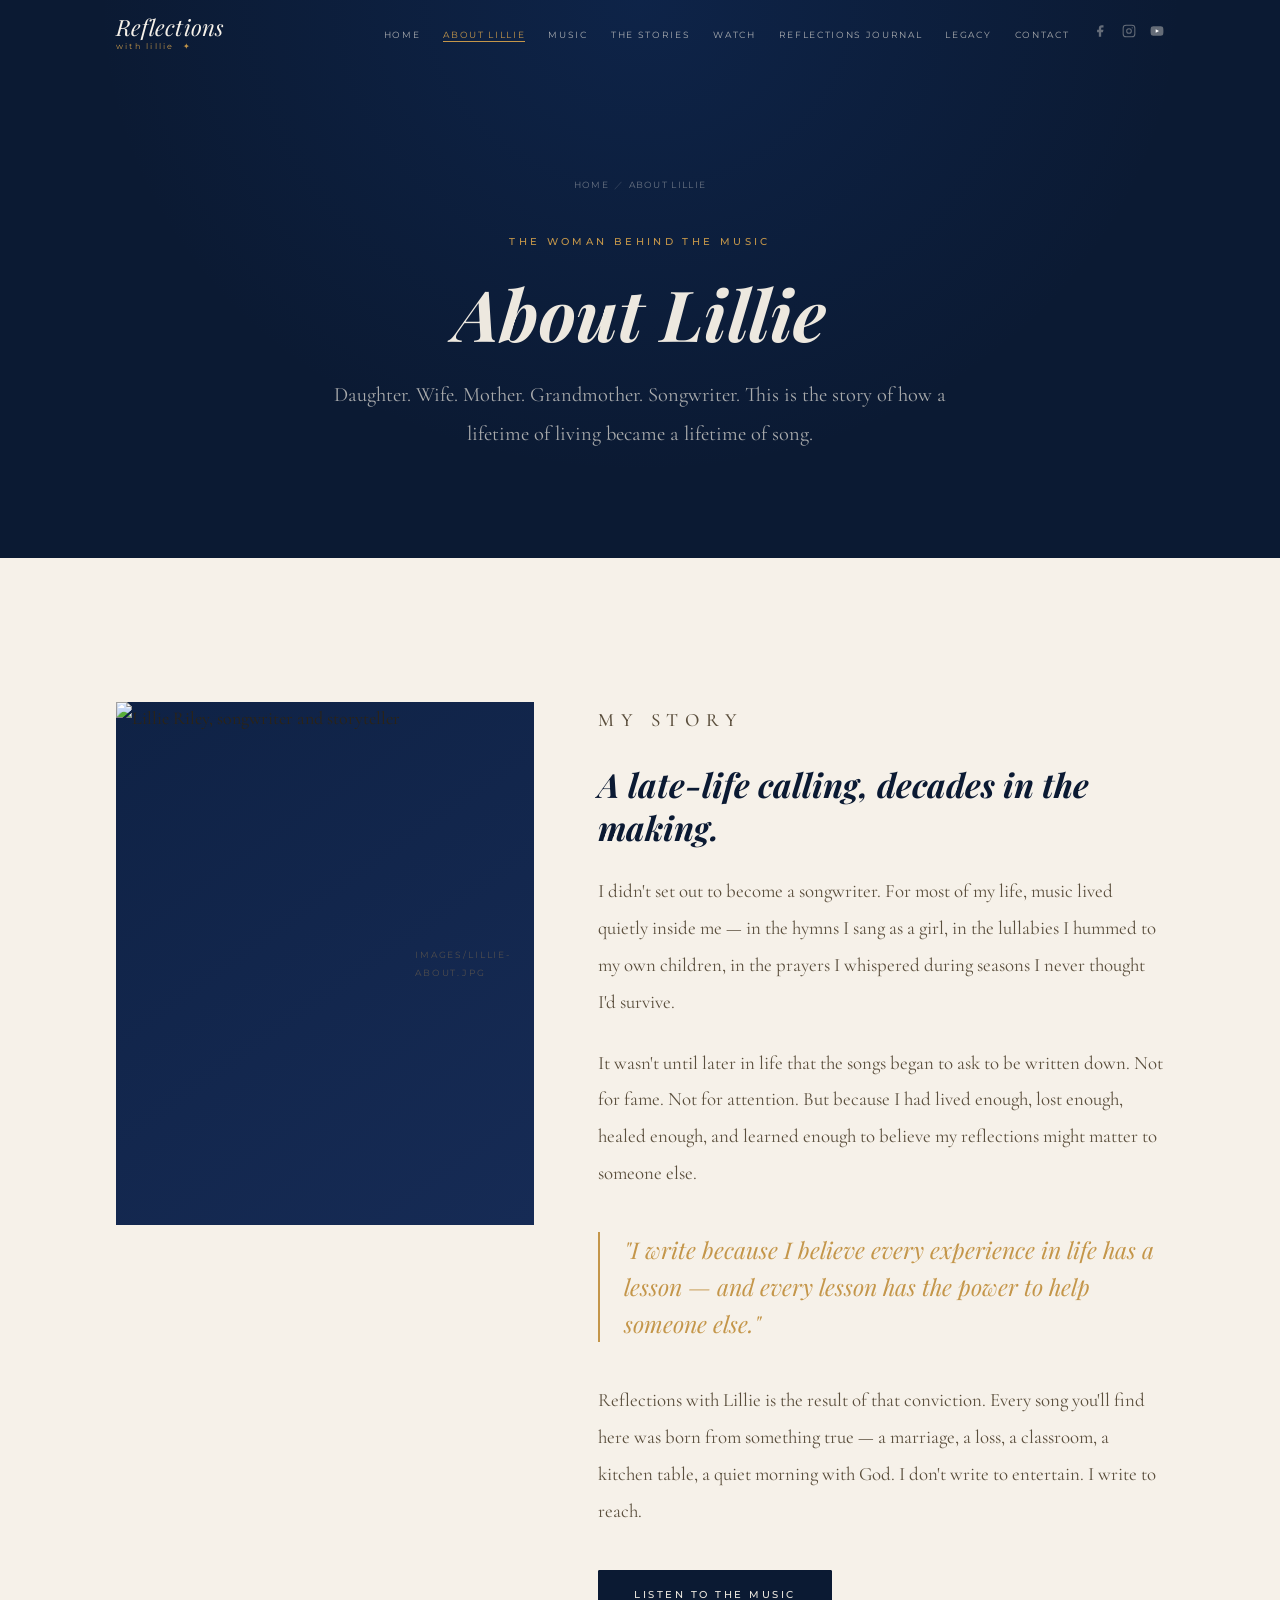
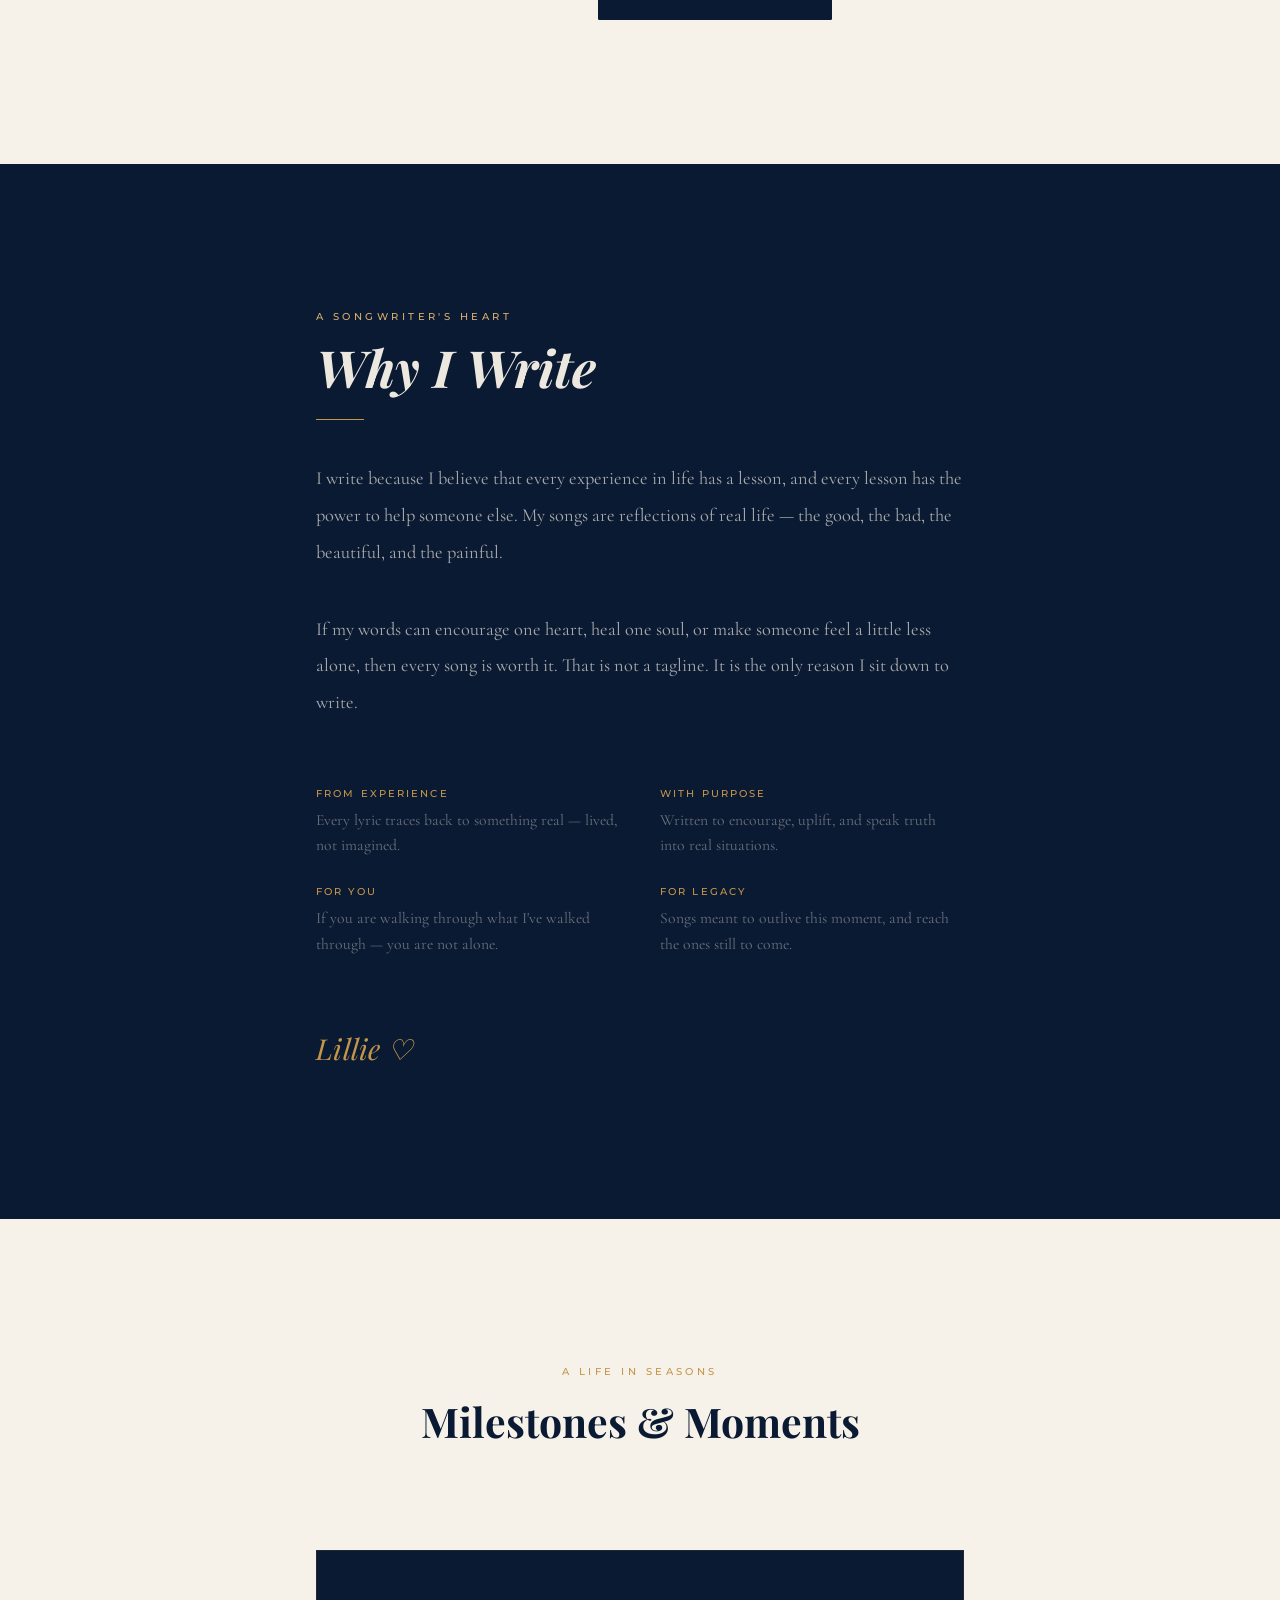
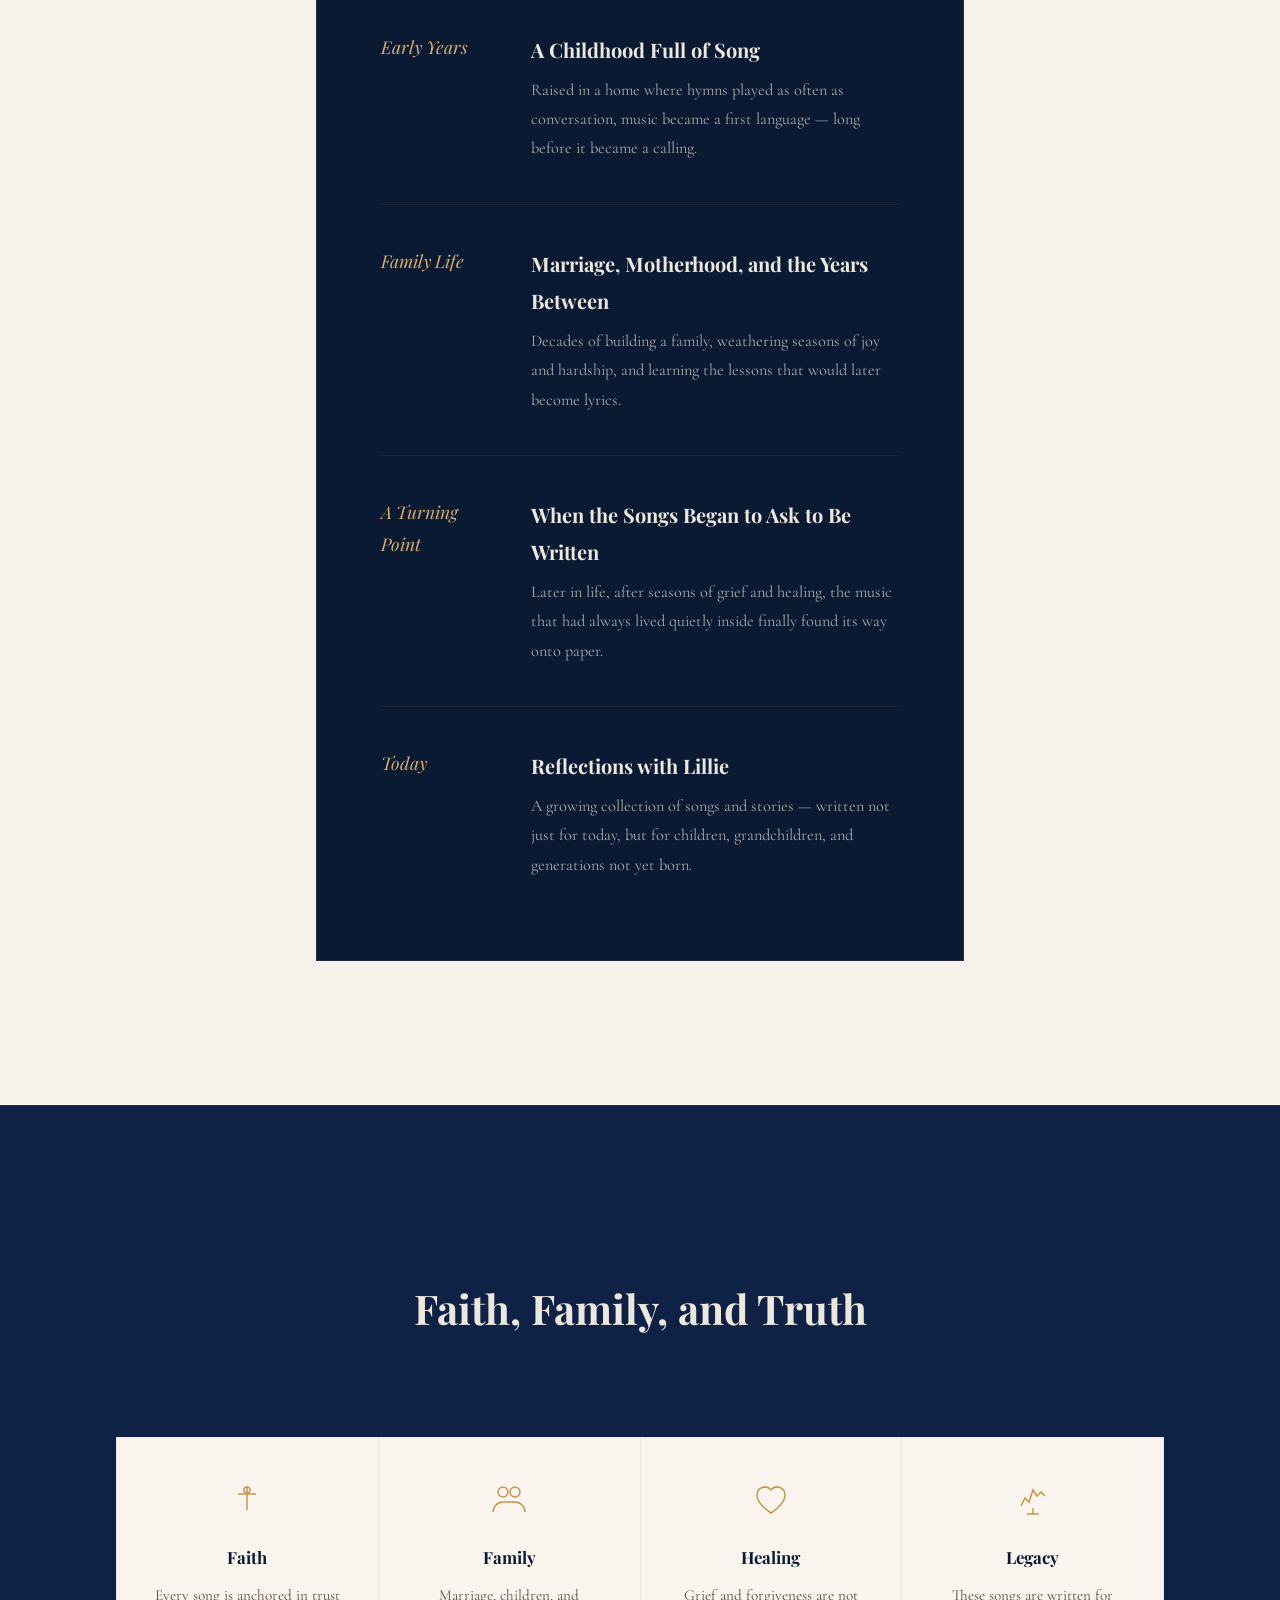
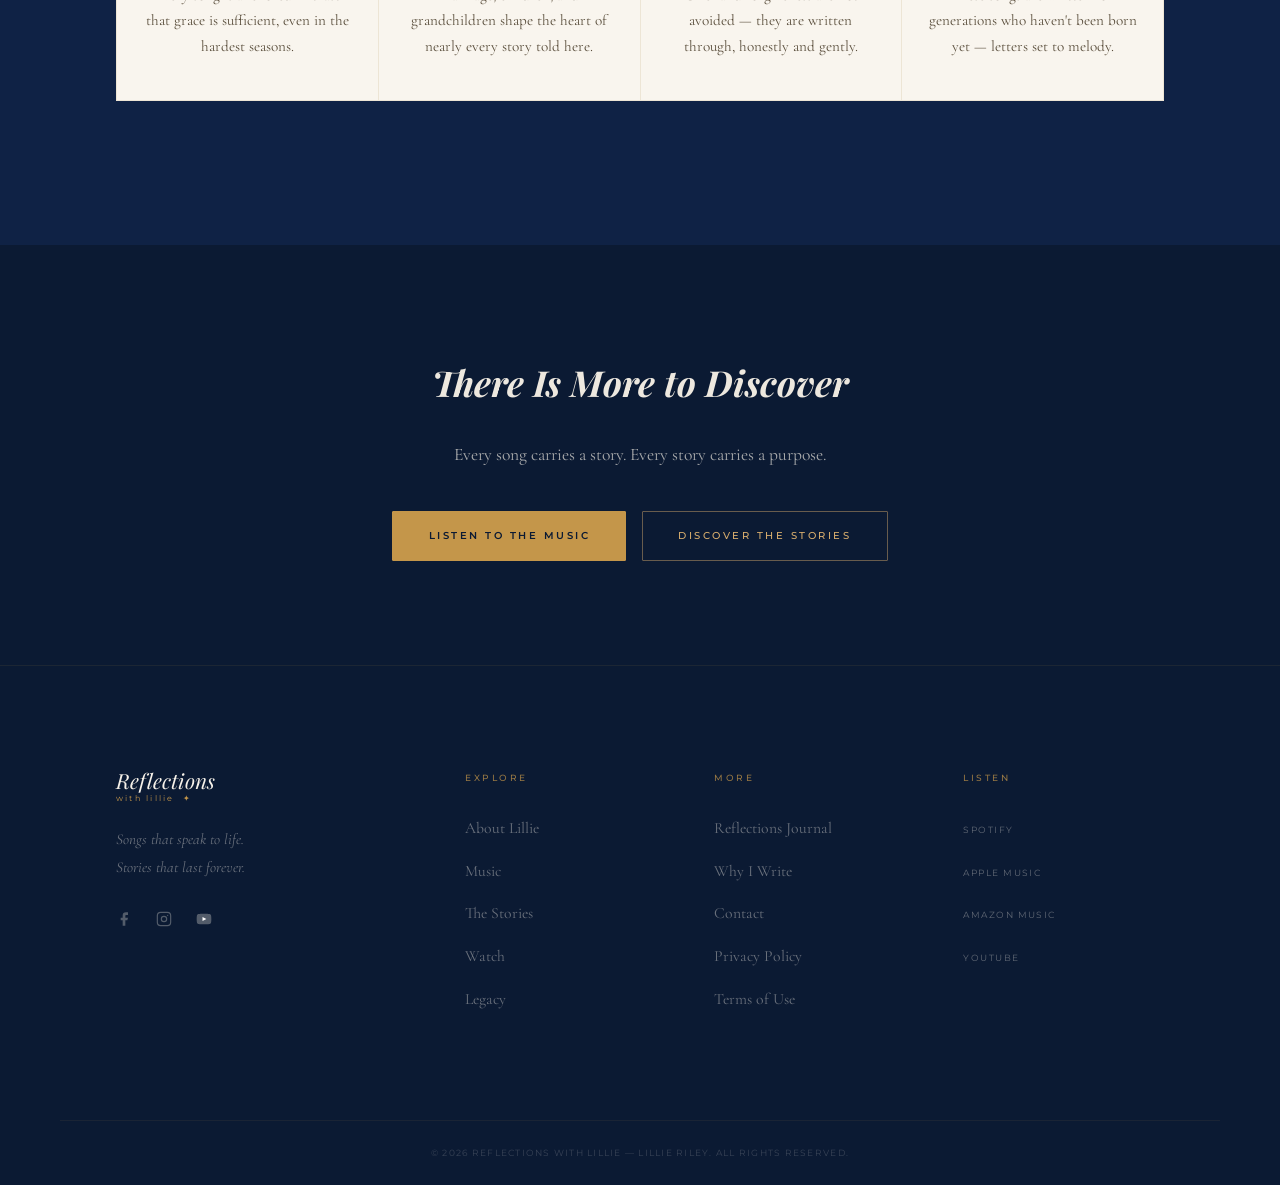
==== about.html @ 1201bf0e "Phase 1 Reflections with Lillie website launch" ====
<!DOCTYPE html>
<html lang="en">
<head>
  <meta charset="UTF-8" />
  <meta name="viewport" content="width=device-width, initial-scale=1.0" />
  <title>About Lillie Riley — Songwriter, Storyteller, Woman of Faith | Reflections with Lillie</title>
  <meta name="description" content="Meet Lillie Riley — the woman behind Reflections with Lillie. Her story of faith, family, late-life creative rebirth, and why every song carries a purpose." />
  <link rel="canonical" href="https://reflectionswithlillie.com/about.html" />

  <meta property="og:type" content="profile" />
  <meta property="og:site_name" content="Reflections with Lillie" />
  <meta property="og:title" content="About Lillie Riley — Reflections with Lillie" />
  <meta property="og:description" content="The woman behind the music. A story of faith, family, and creative rebirth later in life." />
  <meta property="og:url" content="https://reflectionswithlillie.com/about.html" />
  <meta property="og:image" content="https://reflectionswithlillie.com/images/og-cover.jpg" />

  <meta name="twitter:card" content="summary_large_image" />
  <meta name="twitter:title" content="About Lillie Riley" />
  <meta name="twitter:description" content="The woman behind Reflections with Lillie." />

  <link rel="preconnect" href="https://fonts.googleapis.com" />
  <link rel="preconnect" href="https://fonts.gstatic.com" crossorigin />
  <link href="https://fonts.googleapis.com/css2?family=Cormorant+Garamond:ital,wght@0,300;0,400;0,500;1,300;1,400;1,500&family=Playfair+Display:ital,wght@0,400;0,700;1,400;1,700&family=Montserrat:wght@300;400;500&display=swap" rel="stylesheet" />
  <link rel="stylesheet" href="styles.css" />

  <script type="application/ld+json">
  {
    "@context": "https://schema.org",
    "@type": "Person",
    "name": "Lillie Riley",
    "jobTitle": "Songwriter",
    "url": "https://reflectionswithlillie.com/about.html",
    "worksFor": { "@type": "Organization", "name": "Reflections with Lillie" }
  }
  </script>
</head>
<body>

  <!-- HEADER -->
  <header class="site-header" id="site-header">
    <div class="header-inner">
      <a href="index.html" class="logo" aria-label="Reflections with Lillie — Home">
        <span class="logo-script">Reflections</span>
        <span class="logo-sub">with Lillie &nbsp;✦</span>
      </a>
      <button class="nav-toggle" id="nav-toggle" aria-label="Open menu" aria-expanded="false">
        <span></span><span></span><span></span>
      </button>
      <nav class="main-nav" id="main-nav" aria-label="Main navigation">
        <button class="nav-close" id="nav-close" aria-label="Close menu">✕</button>
        <ul>
          <li><a href="index.html">Home</a></li>
          <li><a href="about.html" aria-current="page">About Lillie</a></li>
          <li><a href="music.html">Music</a></li>
          <li><a href="stories.html">The Stories</a></li>
          <li><a href="watch.html">Watch</a></li>
          <li><a href="journal.html">Reflections Journal</a></li>
          <li><a href="legacy.html">Legacy</a></li>
          <li><a href="contact.html">Contact</a></li>
        </ul>
      </nav>
      <div class="header-social" aria-label="Follow Lillie">
        <!-- PLACEHOLDER: Replace # with real social media URLs when available -->
        <a href="#" aria-label="Follow on Facebook" data-placeholder-link="true" title="Final Facebook link coming soon"><svg width="14" height="14" viewBox="0 0 24 24" fill="currentColor" aria-hidden="true"><path d="M18 2h-3a5 5 0 0 0-5 5v3H7v4h3v8h4v-8h3l1-4h-4V7a1 1 0 0 1 1-1h3z"/></svg></a>
        <a href="#" aria-label="Follow on Instagram" data-placeholder-link="true" title="Final Instagram link coming soon"><svg width="14" height="14" viewBox="0 0 24 24" fill="none" stroke="currentColor" stroke-width="1.75" aria-hidden="true"><rect x="2" y="2" width="20" height="20" rx="5"/><circle cx="12" cy="12" r="4"/><circle cx="17.5" cy="6.5" r="1" fill="currentColor" stroke="none"/></svg></a>
        <a href="#" aria-label="Watch on YouTube" data-placeholder-link="true" title="Final YouTube link coming soon"><svg width="14" height="14" viewBox="0 0 24 24" fill="currentColor" aria-hidden="true"><path d="M22.54 6.42a2.78 2.78 0 0 0-1.95-1.96C18.88 4 12 4 12 4s-6.88 0-8.59.46a2.78 2.78 0 0 0-1.95 1.96A29 29 0 0 0 1 12a29 29 0 0 0 .46 5.58A2.78 2.78 0 0 0 3.41 19.6C5.12 20 12 20 12 20s6.88 0 8.59-.4a2.78 2.78 0 0 0 1.95-1.95A29 29 0 0 0 23 12a29 29 0 0 0-.46-5.58z"/><polygon points="9.75 15.02 15.5 12 9.75 8.98 9.75 15.02" fill="white"/></svg></a>
      </div>
    </div>
  </header>

  <main id="main-content">

    <!-- PAGE HEADER -->
    <section class="page-header">
      <div class="page-header-inner">
        <p class="breadcrumb"><a href="index.html">Home</a><span class="breadcrumb-sep">／</span>About Lillie</p>
        <p class="page-kicker reveal">The Woman Behind the Music</p>
        <h1 class="page-title reveal">About Lillie</h1>
        <p class="page-intro reveal">
          Daughter. Wife. Mother. Grandmother. Songwriter. This is the story
          of how a lifetime of living became a lifetime of song.
        </p>
      </div>
    </section>

    <!-- BIO -->
    <section class="content-section alt" id="my-story">
      <div class="container bio-grid">
        <div class="bio-portrait reveal" role="img" aria-label="Portrait of Lillie Riley">
          <!-- PLACEHOLDER: Place lillie-portrait.jpg in images/ folder -->
          <img src="images/lillie-portrait.jpg" alt="Lillie Riley, songwriter and storyteller" onerror="this.closest('.bio-portrait').classList.add('img-fallback')" />
        </div>

        <div class="bio-prose">
          <p class="section-label reveal">My Story</p>
          <h2 class="reveal">A late-life calling, decades in the making.</h2>

          <p class="reveal">
            I didn't set out to become a songwriter. For most of my life, music
            lived quietly inside me — in the hymns I sang as a girl, in the
            lullabies I hummed to my own children, in the prayers I whispered
            during seasons I never thought I'd survive.
          </p>

          <p class="reveal">
            It wasn't until later in life that the songs began to ask to be
            written down. Not for fame. Not for attention. But because I had
            lived enough, lost enough, healed enough, and learned enough to
            believe my reflections might matter to someone else.
          </p>

          <p class="pull-quote reveal">
            "I write because I believe every experience in life has a lesson —
            and every lesson has the power to help someone else."
          </p>

          <p class="reveal">
            Reflections with Lillie is the result of that conviction. Every
            song you'll find here was born from something true — a marriage,
            a loss, a classroom, a kitchen table, a quiet morning with God.
            I don't write to entertain. I write to reach.
          </p>

          <a href="music.html" class="btn btn-navy reveal">Listen to the Music</a>
        </div>
      </div>
    </section>

    <!-- WHY I WRITE — FULL -->
    <section class="content-section dark" id="why-i-write">
      <div class="container">
        <div class="why-inner" style="grid-template-columns: 1fr; max-width: 760px; margin-inline: auto;">
          <div class="why-text">
            <p class="section-label light reveal">A Songwriter's Heart</p>
            <h2 class="why-title reveal" style="font-size: clamp(2rem, 4vw, 3.2rem);">Why I Write</h2>
            <div class="why-rule reveal"></div>

            <p class="reveal" style="font-family: var(--ff-body); font-size: 1.15rem; color: var(--mist-mid); line-height: 2; margin-bottom: var(--sp-l);">
              I write because I believe that every experience in life has a
              lesson, and every lesson has the power to help someone else.
              My songs are reflections of real life — the good, the bad,
              the beautiful, and the painful.
            </p>

            <p class="reveal" style="font-family: var(--ff-body); font-size: 1.15rem; color: var(--mist-mid); line-height: 2; margin-bottom: var(--sp-xl);">
              If my words can encourage one heart, heal one soul, or make
              someone feel a little less alone, then every song is worth it.
              That is not a tagline. It is the only reason I sit down to write.
            </p>

            <div class="why-pillars reveal">
              <div class="pillar">
                <span class="pillar-label">From Experience</span>
                <span class="pillar-text">Every lyric traces back to something real — lived, not imagined.</span>
              </div>
              <div class="pillar">
                <span class="pillar-label">With Purpose</span>
                <span class="pillar-text">Written to encourage, uplift, and speak truth into real situations.</span>
              </div>
              <div class="pillar">
                <span class="pillar-label">For You</span>
                <span class="pillar-text">If you are walking through what I've walked through — you are not alone.</span>
              </div>
              <div class="pillar">
                <span class="pillar-label">For Legacy</span>
                <span class="pillar-text">Songs meant to outlive this moment, and reach the ones still to come.</span>
              </div>
            </div>

            <p class="reveal" style="font-family: var(--ff-display); font-size: 1.8rem; font-style: italic; color: var(--gold); margin-top: var(--sp-l);">
              Lillie ♡
            </p>
          </div>
        </div>
      </div>
    </section>

    <!-- TIMELINE / MILESTONES -->
    <section class="content-section alt">
      <div class="container" style="max-width: 760px;">
        <p class="section-label reveal" style="text-align:center;">A Life in Seasons</p>
        <h2 class="section-title reveal" style="text-align:center; margin-bottom: var(--sp-2xl); color: var(--navy);">Milestones &amp; Moments</h2>
      </div>
      <div class="container" style="max-width: 760px;">
        <div class="timeline" style="background: var(--navy); padding: var(--sp-l) var(--sp-xl); border: 1px solid rgba(196,150,74,.12);">

          <div class="timeline-item reveal">
            <span class="timeline-year">Early Years</span>
            <div class="timeline-body">
              <h3>A Childhood Full of Song</h3>
              <p>Raised in a home where hymns played as often as conversation, music became a first language — long before it became a calling.</p>
            </div>
          </div>

          <div class="timeline-item reveal">
            <span class="timeline-year">Family Life</span>
            <div class="timeline-body">
              <h3>Marriage, Motherhood, and the Years Between</h3>
              <p>Decades of building a family, weathering seasons of joy and hardship, and learning the lessons that would later become lyrics.</p>
            </div>
          </div>

          <div class="timeline-item reveal">
            <span class="timeline-year">A Turning Point</span>
            <div class="timeline-body">
              <h3>When the Songs Began to Ask to Be Written</h3>
              <p>Later in life, after seasons of grief and healing, the music that had always lived quietly inside finally found its way onto paper.</p>
            </div>
          </div>

          <div class="timeline-item reveal" id="legacy">
            <span class="timeline-year">Today</span>
            <div class="timeline-body">
              <h3>Reflections with Lillie</h3>
              <p>A growing collection of songs and stories — written not just for today, but for children, grandchildren, and generations not yet born.</p>
            </div>
          </div>

        </div>
      </div>
    </section>

    <!-- VALUES -->
    <section class="content-section dark-mid border-top">
      <div class="container">
        <p class="section-label light reveal" style="text-align:center;">What Guides the Music</p>
        <h2 class="section-title light reveal" style="text-align:center; margin-bottom: var(--sp-2xl);">Faith, Family, and Truth</h2>

        <div class="values-grid">
          <div class="value-card reveal" data-stagger="0">
            <div class="value-icon"><svg viewBox="0 0 40 40" fill="none" stroke="currentColor" stroke-width="1.5"><path d="M20 8v24M11 16h18"/><circle cx="20" cy="12" r="3"/></svg></div>
            <h3>Faith</h3>
            <p>Every song is anchored in trust that grace is sufficient, even in the hardest seasons.</p>
          </div>
          <div class="value-card reveal" data-stagger="1">
            <div class="value-icon"><svg viewBox="0 0 40 40" fill="none" stroke="currentColor" stroke-width="1.5"><circle cx="14" cy="14" r="5"/><circle cx="26" cy="14" r="5"/><path d="M4 34c0-5.5 4.5-10 10-10h12c5.5 0 10 4.5 10 10"/></svg></div>
            <h3>Family</h3>
            <p>Marriage, children, and grandchildren shape the heart of nearly every story told here.</p>
          </div>
          <div class="value-card reveal" data-stagger="2">
            <div class="value-icon"><svg viewBox="0 0 40 40" fill="none" stroke="currentColor" stroke-width="1.5"><path d="M20 35s-14-8.5-14-18a8 8 0 0 1 14-5.3A8 8 0 0 1 34 17c0 9.5-14 18-14 18z"/></svg></div>
            <h3>Healing</h3>
            <p>Grief and forgiveness are not avoided — they are written through, honestly and gently.</p>
          </div>
          <div class="value-card reveal" data-stagger="3">
            <div class="value-icon"><svg viewBox="0 0 40 40" fill="none" stroke="currentColor" stroke-width="1.5"><path d="M14 36h12M20 30v6M8 28l4-8 4 4 4-12 4 6 4-4 4 4"/></svg></div>
            <h3>Legacy</h3>
            <p>These songs are written for generations who haven't been born yet — letters set to melody.</p>
          </div>
        </div>
      </div>
    </section>

    <!-- CTA -->
    <section class="cta-banner border-top" style="background: var(--navy);">
      <div class="cta-banner-inner">
        <h2 class="reveal">There Is More to Discover</h2>
        <p class="reveal">Every song carries a story. Every story carries a purpose.</p>
        <div class="cta-banner-actions reveal">
          <a href="music.html" class="btn btn-gold">Listen to the Music</a>
          <a href="stories.html" class="btn btn-outline-light">Discover the Stories</a>
        </div>
      </div>
    </section>

  </main>

  <!-- FOOTER -->
  <footer class="site-footer" aria-label="Site footer">
    <div class="footer-inner container">
      <div class="footer-brand">
        <a href="index.html" class="footer-logo" aria-label="Reflections with Lillie — Home">
          <span class="logo-script">Reflections</span>
          <span class="logo-sub">with Lillie &nbsp;✦</span>
        </a>
        <p class="footer-tagline">Songs that speak to life.<br />Stories that last forever.</p>
        <div class="footer-social" aria-label="Follow Lillie on social media">
          <!-- PLACEHOLDER: Replace # with real social media URLs when available -->
          <a href="#" aria-label="Facebook" data-placeholder-link="true" title="Final Facebook link coming soon"><svg width="16" height="16" viewBox="0 0 24 24" fill="currentColor" aria-hidden="true"><path d="M18 2h-3a5 5 0 0 0-5 5v3H7v4h3v8h4v-8h3l1-4h-4V7a1 1 0 0 1 1-1h3z"/></svg></a>
          <a href="#" aria-label="Instagram" data-placeholder-link="true" title="Final Instagram link coming soon"><svg width="16" height="16" viewBox="0 0 24 24" fill="none" stroke="currentColor" stroke-width="1.75" aria-hidden="true"><rect x="2" y="2" width="20" height="20" rx="5"/><circle cx="12" cy="12" r="4"/><circle cx="17.5" cy="6.5" r="1" fill="currentColor" stroke="none"/></svg></a>
          <a href="#" aria-label="YouTube" data-placeholder-link="true" title="Final YouTube link coming soon"><svg width="16" height="16" viewBox="0 0 24 24" fill="currentColor" aria-hidden="true"><path d="M22.54 6.42a2.78 2.78 0 0 0-1.95-1.96C18.88 4 12 4 12 4s-6.88 0-8.59.46a2.78 2.78 0 0 0-1.95 1.96A29 29 0 0 0 1 12a29 29 0 0 0 .46 5.58A2.78 2.78 0 0 0 3.41 19.6C5.12 20 12 20 12 20s6.88 0 8.59-.4a2.78 2.78 0 0 0 1.95-1.95A29 29 0 0 0 23 12a29 29 0 0 0-.46-5.58z"/><polygon points="9.75 15.02 15.5 12 9.75 8.98 9.75 15.02" fill="white"/></svg></a>
        </div>
      </div>
      <nav class="footer-nav" aria-label="Explore the site">
        <h4>Explore</h4>
        <ul>
          <li><a href="about.html">About Lillie</a></li>
          <li><a href="music.html">Music</a></li>
          <li><a href="stories.html">The Stories</a></li>
          <li><a href="watch.html">Watch</a></li>
          <li><a href="legacy.html">Legacy</a></li>
        </ul>
      </nav>
      <nav class="footer-nav" aria-label="More pages">
        <h4>More</h4>
        <ul>
          <li><a href="journal.html">Reflections Journal</a></li>
          <li><a href="about.html#why-i-write">Why I Write</a></li>
          <li><a href="contact.html">Contact</a></li>
          <li><a href="privacy.html">Privacy Policy</a></li>
          <li><a href="terms.html">Terms of Use</a></li>
        </ul>
      </nav>
      <div class="footer-listen-wrap">
        <h4>Listen</h4>
        <ul class="footer-listen">
          <!-- PLACEHOLDER: Replace # with real streaming URLs when available -->
          <li><a href="https://open.spotify.com/artist/2LuKNsGdmMvZCMLNtctDl3" aria-label="Stream on Spotify" target="_blank" rel="noopener noreferrer">Spotify</a></li>
          <li><a href="https://music.apple.com/us/artist/lillie-riley/1885630300" aria-label="Stream on Apple Music" target="_blank" rel="noopener noreferrer">Apple Music</a></li>
          <li><a href="#" aria-label="Stream on Amazon Music" data-placeholder-link="true" title="Final Amazon Music link coming soon">Amazon Music</a></li>
          <li><a href="#" aria-label="Watch on YouTube" data-placeholder-link="true" title="Final YouTube link coming soon">YouTube</a></li>
        </ul>
      </div>
    </div>
    <div class="footer-base">
      <p>&copy; <span id="copy-year"></span> Reflections with Lillie &mdash; Lillie Riley. All rights reserved.</p>
    </div>
  </footer>

  <script src="script.js"></script>
</body>
</html>
---- styles.css ----
/* ════════════════════════════════════════════════════════════════════
   REFLECTIONS WITH LILLIE  —  Design System v4
   "A digital legacy. Not a music website."

   This file is the single source of truth for the entire site.
   Every page inherits these tokens, components, and utilities.
   Never redefine colors or fonts on individual pages.

   Color Tokens
   ────────────
   --navy       Deep navy (primary dark ground)    #0B1A33
   --navy-mid   Slightly lifted navy               #0F2245
   --navy-lt    Lightest navy, for cards/hover     #162B55
   --royal      Royal blue accent                  #1B4FA8
   --gold       Signature antique gold             #C4964A
   --gold-lt    Warm highlight gold                #D9AE6E
   --gold-pale  Near-white gold tint               #F0E4CB
   --ivory      Primary light background           #F6F1E9
   --ivory-dk   Deeper ivory for alternating secs  #EDE5D5
   --linen      Warmest cream, for hero text bg    #F9F5EE
   --ink        Dark body text on light            #2C2416
   --ink-mid    Secondary body text on light       #5A4E3C
   --ink-soft   Muted/caption text on light        #8A7F6E
   --mist       Primary text on dark               #EDE8DF
   --mist-mid   Secondary text on dark (70%)
   --mist-soft  Muted text on dark (42%)

   Spacing Scale (8px base)
   ────────────────────────
   --sp-xs  0.5rem   8px
   --sp-s   1rem    16px
   --sp-m   1.5rem  24px
   --sp-l   2.5rem  40px
   --sp-xl  4rem    64px
   --sp-2xl 6.5rem  104px
   --sp-3xl 9rem    144px
════════════════════════════════════════════════════════════════════ */

:root {
  /* Palette */
  --navy:       #0B1A33;
  --navy-mid:   #0F2245;
  --navy-lt:    #162B55;
  --royal:      #1B4FA8;
  --gold:       #C4964A;
  --gold-lt:    #D9AE6E;
  --gold-pale:  #F0E4CB;
  --ivory:      #F6F1E9;
  --ivory-dk:   #EDE5D5;
  --linen:      #F9F5EE;
  --ink:        #2C2416;
  --ink-mid:    #5A4E3C;
  --ink-soft:   #8A7F6E;
  --mist:       #EDE8DF;
  --mist-mid:   rgba(237,232,223,.70);
  --mist-soft:  rgba(237,232,223,.42);

  /* Typography */
  --ff-display: 'Playfair Display', Georgia, 'Times New Roman', serif;
  --ff-body:    'Cormorant Garamond', Georgia, 'Times New Roman', serif;
  --ff-ui:      'Montserrat', 'Helvetica Neue', Arial, sans-serif;

  /* Spacing */
  --sp-xs:  0.5rem;
  --sp-s:   1rem;
  --sp-m:   1.5rem;
  --sp-l:   2.5rem;
  --sp-xl:  4rem;
  --sp-2xl: 6.5rem;
  --sp-3xl: 9rem;

  /* Layout */
  --max-w:    1160px;
  --ease:     cubic-bezier(.4,0,.2,1);
  --ease-out: cubic-bezier(0,.5,.3,1);
}


/* ─── RESET ───────────────────────────────────────────── */
*, *::before, *::after { box-sizing: border-box; margin: 0; padding: 0; }
html { scroll-behavior: smooth; font-size: 16px; }

body {
  font-family: var(--ff-body);
  font-size: 1.125rem;
  line-height: 1.85;
  color: var(--ink);
  background: var(--linen);
  -webkit-font-smoothing: antialiased;
  text-rendering: optimizeLegibility;
}

img { display: block; max-width: 100%; height: auto; }
a   { color: inherit; text-decoration: none; }
ul  { list-style: none; }
button { cursor: pointer; border: none; background: none; font-family: var(--ff-ui); }

[aria-current="page"] { color: var(--gold) !important; }
[aria-current="page"]::after { width: 100% !important; }

.sr-only {
  position: absolute; width: 1px; height: 1px; padding: 0;
  margin: -1px; overflow: hidden; clip: rect(0,0,0,0);
  white-space: nowrap; border: 0;
}


/* ─── LAYOUT UTILITIES ────────────────────────────────── */
.container {
  max-width: var(--max-w);
  margin-inline: auto;
  padding-inline: clamp(1.25rem, 5vw, 3.5rem);
}


/* ─── GLOBAL TOKENS (used across all pages) ───────────── */

/* Eyebrow label */
.section-label {
  font-family: var(--ff-ui);
  font-size: 0.6rem;
  font-weight: 500;
  letter-spacing: 0.36em;
  text-transform: uppercase;
  color: var(--gold);
  display: block;
  margin-bottom: var(--sp-s);
}
.section-label.light { color: var(--gold-lt); }

/* Section heading */
.section-title {
  font-family: var(--ff-display);
  font-size: clamp(1.8rem, 3.2vw, 2.8rem);
  font-weight: 700;
  line-height: 1.2;
  color: var(--ink);
}
.section-title.light { color: var(--mist); }

/* Inline section header row */
.section-header {
  display: flex;
  align-items: flex-end;
  justify-content: space-between;
  gap: var(--sp-m);
  margin-bottom: var(--sp-2xl);
  flex-wrap: wrap;
}

/* Underlined arrow link */
.section-link {
  font-family: var(--ff-ui);
  font-size: 0.62rem;
  font-weight: 500;
  letter-spacing: 0.2em;
  text-transform: uppercase;
  color: var(--gold);
  border-bottom: 1px solid rgba(196,150,74,.35);
  padding-bottom: 2px;
  transition: color .25s, border-color .25s;
  white-space: nowrap;
}
.section-link:hover { color: var(--gold-lt); border-color: var(--gold-lt); }

/* Ornament divider */
.ornament-line {
  display: flex;
  align-items: center;
  gap: var(--sp-m);
  margin-bottom: var(--sp-xl);
}
.ornament-rule {
  flex: 1;
  max-width: 80px;
  height: 1px;
  background: linear-gradient(to right, transparent, var(--gold));
  opacity: .45;
}
.ornament-line.light .ornament-rule {
  background: linear-gradient(to right, transparent, rgba(217,174,110,.4));
}
.ornament-line .ornament-rule:last-child {
  background: linear-gradient(to left, transparent, var(--gold));
}
.ornament-line.light .ornament-rule:last-child {
  background: linear-gradient(to left, transparent, rgba(217,174,110,.4));
}
.ornament-star {
  color: var(--gold);
  opacity: .5;
  font-size: .75rem;
  letter-spacing: .1em;
}
.ornament-line.light .ornament-star { color: var(--gold-lt); opacity: .4; }

/* Door link (text arrow links inside cards/sections) */
.door-link {
  font-family: var(--ff-ui);
  font-size: 0.6rem;
  font-weight: 500;
  letter-spacing: 0.22em;
  text-transform: uppercase;
  color: var(--gold);
  display: inline-flex;
  align-items: center;
  gap: .5em;
  transition: color .25s, gap .25s;
}
.door-link:hover { color: var(--gold-lt); gap: .75em; }


/* ─── BUTTONS ─────────────────────────────────────────── */
.btn {
  display: inline-block;
  font-family: var(--ff-ui);
  font-size: 0.65rem;
  font-weight: 500;
  letter-spacing: 0.24em;
  text-transform: uppercase;
  padding: 0.9rem 2.2rem;
  border-radius: 1px;
  transition: background .28s var(--ease), color .28s var(--ease),
              border-color .28s var(--ease), box-shadow .28s var(--ease);
  white-space: nowrap;
  cursor: pointer;
}

/* Ivory — on dark/photo backgrounds */
.btn-ivory {
  background: var(--ivory);
  color: var(--navy);
  border: 1.5px solid var(--ivory);
}
.btn-ivory:hover { background: var(--gold-pale); border-color: var(--gold-pale); }

/* Outline ghost — on dark, subtle */
.btn-outline {
  background: transparent;
  color: var(--mist);
  border: 1.5px solid rgba(237,232,223,.35);
}
.btn-outline:hover { border-color: var(--gold-lt); color: var(--gold-lt); }

/* Outline ghost — on dark, more visible */
.btn-outline-light {
  background: transparent;
  color: var(--gold-lt);
  border: 1.5px solid rgba(217,174,110,.45);
}
.btn-outline-light:hover {
  background: rgba(196,150,74,.08);
  border-color: var(--gold-lt);
}

/* Gold — primary CTA on light backgrounds */
.btn-gold {
  background: var(--gold);
  color: var(--navy);
  border: 1.5px solid var(--gold);
  font-weight: 600;
}
.btn-gold:hover {
  background: var(--gold-lt);
  border-color: var(--gold-lt);
  box-shadow: 0 6px 24px rgba(196,150,74,.22);
}

/* Navy — secondary CTA on light */
.btn-navy {
  background: var(--navy);
  color: var(--mist);
  border: 1.5px solid var(--navy);
}
.btn-navy:hover { background: var(--navy-mid); border-color: var(--navy-mid); }


/* ════════════════════════════════════════════════════════
   IMAGE PLACEHOLDERS
   Show a styled "no photo" state until real images land.
════════════════════════════════════════════════════════ */
.portrait-fallback,
.img-fallback,
.art-fallback {
  background: linear-gradient(145deg, var(--navy-mid), var(--navy-lt)) !important;
  display: flex !important;
  align-items: center !important;
  justify-content: center !important;
}
.portrait-fallback::after,
.img-fallback::after {
  content: 'Photo coming soon';
  font-family: var(--ff-ui);
  font-size: .58rem;
  letter-spacing: .2em;
  text-transform: uppercase;
  color: rgba(196,150,74,.35);
}
.art-fallback::after {
  content: attr(data-label);
  font-family: var(--ff-display);
  font-size: .9rem;
  font-style: italic;
  color: rgba(196,150,74,.4);
  text-align: center;
  padding: 1rem;
}


/* ════════════════════════════════════════════════════════
   SCROLL REVEAL
   Elements with .reveal fade up as they enter viewport.
   Applied via JS (IntersectionObserver).
════════════════════════════════════════════════════════ */
.reveal,
.reveal-hero {
  opacity: 0;
  transform: translateY(20px);
}
.reveal.in,
.reveal-hero.in {
  opacity: 1;
  transform: none;
  transition: opacity .75s var(--ease-out), transform .75s var(--ease-out);
}


/* ════════════════════════════════════════════════════════
   SITE HEADER
════════════════════════════════════════════════════════ */
.site-header {
  position: fixed;
  top: 0; left: 0; right: 0;
  z-index: 900;
  background: transparent;
  border-bottom: 1px solid transparent;
  transition: background .5s var(--ease), border-color .5s var(--ease);
}
.site-header.scrolled {
  background: rgba(11,26,51,.97);
  backdrop-filter: blur(16px);
  -webkit-backdrop-filter: blur(16px);
  border-bottom-color: rgba(196,150,74,.13);
}

.header-inner {
  max-width: var(--max-w);
  margin-inline: auto;
  padding: 1rem clamp(1.25rem, 5vw, 3.5rem);
  display: flex;
  align-items: center;
  gap: 1.5rem;
}

/* Logo */
.logo, .footer-logo {
  display: flex;
  flex-direction: column;
  line-height: 1.05;
  flex-shrink: 0;
  transition: opacity .25s;
}
.logo:hover { opacity: .75; }
.logo-script {
  font-family: var(--ff-display);
  font-size: 1.4rem;
  font-style: italic;
  font-weight: 400;
  color: var(--ivory);
  letter-spacing: .01em;
}
.logo-sub {
  font-family: var(--ff-ui);
  font-size: 0.5rem;
  font-weight: 400;
  letter-spacing: .28em;
  text-transform: lowercase;
  color: var(--gold);
  margin-top: 2px;
}

/* Desktop nav */
.main-nav { margin-left: auto; }
.main-nav ul {
  display: flex;
  align-items: center;
  gap: clamp(.7rem, 1.8vw, 1.8rem);
}
.main-nav a {
  font-family: var(--ff-ui);
  font-size: 0.58rem;
  font-weight: 400;
  letter-spacing: .18em;
  text-transform: uppercase;
  color: rgba(237,232,223,.7);
  padding-bottom: 2px;
  position: relative;
  transition: color .25s;
}
.main-nav a::after {
  content: '';
  position: absolute;
  bottom: 0; left: 0;
  width: 0; height: 1px;
  background: var(--gold);
  transition: width .3s var(--ease);
}
.main-nav a:hover { color: var(--gold-lt); }
.main-nav a:hover::after { width: 100%; }

/* Close button inside mobile nav */
.nav-close {
  display: none;
  position: absolute;
  top: var(--sp-l);
  right: var(--sp-l);
  color: var(--mist-mid);
  font-size: 1.1rem;
  padding: .25rem;
  transition: color .2s;
}
.nav-close:hover { color: var(--gold-lt); }

/* Social icons in header */
.header-social {
  display: flex;
  gap: .9rem;
  align-items: center;
  flex-shrink: 0;
}
.header-social a {
  color: rgba(237,232,223,.4);
  transition: color .25s;
}
.header-social a:hover { color: var(--gold-lt); }

/* Hamburger */
.nav-toggle {
  display: none;
  flex-direction: column;
  gap: 5px;
  padding: 4px;
}
.nav-toggle span {
  display: block;
  width: 22px; height: 1.5px;
  background: var(--mist);
  border-radius: 1px;
  transition: transform .3s var(--ease), opacity .3s;
}
.nav-toggle[aria-expanded="true"] span:nth-child(1) { transform: translateY(6.5px) rotate(45deg); }
.nav-toggle[aria-expanded="true"] span:nth-child(2) { opacity: 0; }
.nav-toggle[aria-expanded="true"] span:nth-child(3) { transform: translateY(-6.5px) rotate(-45deg); }


/* ════════════════════════════════════════════════════════
   § 1  HERO
════════════════════════════════════════════════════════ */
.hero {
  position: relative;
  min-height: 100svh;
  display: grid;
  grid-template-columns: 1fr 1fr;
  overflow: hidden;
  background: var(--navy);
}

/* Portrait — left column */
.hero-portrait {
  position: relative;
  grid-column: 1 / 2;
  grid-row: 1;
  overflow: hidden;
  min-height: 100%;
}
.hero-photo {
  position: absolute;
  inset: 0;
  width: 100%; height: 100%;
  object-fit: cover;
  object-position: center 15%;
  filter: brightness(.88) contrast(1.04) saturate(.9);
}
.hero-portrait.portrait-fallback {
  background: linear-gradient(160deg, var(--navy-mid) 0%, var(--navy-lt) 100%);
  min-height: 60vh;
}
.hero-portrait.portrait-fallback::after {
  content: 'Place lillie-portrait.jpg\Ain images/ folder';
  white-space: pre;
  position: absolute; inset: 0;
  display: flex; align-items: center; justify-content: center;
  font-family: var(--ff-ui);
  font-size: .58rem;
  letter-spacing: .2em;
  text-transform: uppercase;
  color: rgba(196,150,74,.3);
  line-height: 2.2;
  text-align: center;
}

/* Gradient: portrait fades rightward into navy */
.hero-veil {
  position: absolute;
  grid-column: 1 / 2;
  grid-row: 1;
  inset: 0;
  background: linear-gradient(
    to right,
    rgba(11,26,51,0)    0%,
    rgba(11,26,51,.06)  50%,
    rgba(11,26,51,.65)  78%,
    rgba(11,26,51,1)    100%
  );
  pointer-events: none;
  z-index: 1;
}

/* Words — right column */
.hero-words {
  grid-column: 2 / 3;
  grid-row: 1;
  position: relative;
  z-index: 2;
  display: flex;
  flex-direction: column;
  justify-content: center;
  padding: clamp(5.5rem,8vw,7rem) clamp(2.5rem,5vw,5rem) clamp(4rem,5vw,5rem) clamp(1.5rem,3vw,3rem);
}

.hero-prelude {
  font-family: var(--ff-ui);
  font-size: .58rem;
  font-weight: 400;
  letter-spacing: .35em;
  text-transform: uppercase;
  color: var(--gold);
  margin-bottom: var(--sp-m);
}
.hero-title {
  font-family: var(--ff-display);
  font-size: clamp(3rem, 5.2vw, 5.5rem);
  font-weight: 700;
  line-height: 1.04;
  color: var(--mist);
  margin-bottom: var(--sp-xs);
}
.hero-subtitle {
  font-family: var(--ff-display);
  font-size: clamp(1.1rem, 1.9vw, 1.6rem);
  font-style: italic;
  font-weight: 400;
  color: var(--gold-lt);
  margin-bottom: var(--sp-l);
}
.hero-rule {
  width: 52px; height: 1px;
  background: var(--gold);
  opacity: .55;
  margin-bottom: var(--sp-l);
}
.hero-opening {
  font-family: var(--ff-body);
  font-size: clamp(.95rem, 1.5vw, 1.2rem);
  font-style: italic;
  color: var(--mist-mid);
  line-height: 2;
  margin-bottom: var(--sp-xl);
}
.hero-actions {
  display: flex;
  gap: var(--sp-s);
  flex-wrap: wrap;
}


/* ════════════════════════════════════════════════════════
   § 2  INTRODUCTION
════════════════════════════════════════════════════════ */
.intro {
  background: var(--linen);
  padding: var(--sp-3xl) 0;
}
.intro-inner {
  max-width: 740px;
  text-align: center;
}
.intro-title {
  font-family: var(--ff-display);
  font-size: clamp(1.55rem, 2.8vw, 2.5rem);
  font-style: italic;
  font-weight: 700;
  line-height: 1.4;
  color: var(--navy);
  margin-bottom: var(--sp-l);
}
.intro-body {
  font-family: var(--ff-body);
  font-size: clamp(1.05rem, 1.6vw, 1.25rem);
  color: var(--ink-mid);
  line-height: 2;
  margin-bottom: var(--sp-l);
  max-width: 600px;
  margin-inline: auto;
  margin-bottom: var(--sp-l);
}
.intro-signature {
  font-family: var(--ff-display);
  font-size: 2.2rem;
  font-style: italic;
  color: var(--gold);
  margin-bottom: var(--sp-xl);
  line-height: 1;
}


/* ════════════════════════════════════════════════════════
   § 3  WHY I WRITE — PREVIEW
════════════════════════════════════════════════════════ */
.why-preview {
  background: var(--navy);
  padding: var(--sp-3xl) 0;
}
.why-inner {
  max-width: var(--max-w);
  margin-inline: auto;
  padding-inline: clamp(1.25rem, 5vw, 3.5rem);
  display: grid;
  grid-template-columns: 1.1fr 1fr;
  gap: clamp(3rem, 6vw, 6rem);
  align-items: start;
}

.why-title {
  font-family: var(--ff-display);
  font-size: clamp(2.5rem, 5vw, 5rem);
  font-weight: 700;
  font-style: italic;
  color: var(--mist);
  line-height: 1.05;
  margin-bottom: var(--sp-m);
}
.why-rule {
  width: 48px; height: 1px;
  background: var(--gold);
  opacity: .5;
  margin-bottom: var(--sp-l);
}
.why-quote {
  font-family: var(--ff-body);
  font-size: clamp(1rem, 1.6vw, 1.2rem);
  font-style: italic;
  color: var(--mist-mid);
  line-height: 1.9;
  border-left: 2px solid rgba(196,150,74,.3);
  padding-left: var(--sp-m);
  margin-bottom: var(--sp-xl);
}

/* Four pillars */
.why-pillars {
  display: grid;
  grid-template-columns: 1fr 1fr;
  gap: var(--sp-m) var(--sp-l);
  margin-bottom: var(--sp-xl);
}
.pillar { display: flex; flex-direction: column; gap: .3rem; }
.pillar-label {
  font-family: var(--ff-ui);
  font-size: .6rem;
  font-weight: 500;
  letter-spacing: .22em;
  text-transform: uppercase;
  color: var(--gold);
}
.pillar-text {
  font-family: var(--ff-body);
  font-size: .98rem;
  color: var(--mist-soft);
  line-height: 1.65;
}

/* Right visual */
.why-visual { display: flex; flex-direction: column; gap: var(--sp-m); }
.why-img-frame {
  position: relative;
  aspect-ratio: 3/4;
  overflow: hidden;
  background: var(--navy-lt);
}
.why-img {
  width: 100%; height: 100%;
  object-fit: cover;
  object-position: center top;
  filter: brightness(.85) saturate(.9);
}
.why-img-frame.img-fallback::after {
  content: 'images/lillie-writing.jpg';
  font-family: var(--ff-ui);
  font-size: .55rem;
  letter-spacing: .18em;
  color: rgba(196,150,74,.3);
  position: absolute; inset: 0;
  display: flex; align-items: center; justify-content: center;
}
.why-caption-card {
  background: var(--navy-lt);
  border: 1px solid rgba(196,150,74,.14);
  padding: var(--sp-l) var(--sp-m);
  border-left: 3px solid var(--gold);
}
.wcc-quote {
  font-family: var(--ff-display);
  font-size: 1.15rem;
  font-style: italic;
  color: var(--mist);
  margin-bottom: .5rem;
}
.wcc-attr {
  font-family: var(--ff-ui);
  font-size: .58rem;
  letter-spacing: .2em;
  text-transform: uppercase;
  color: var(--gold);
  opacity: .7;
}


/* ════════════════════════════════════════════════════════
   § 4  FEATURED MUSIC
════════════════════════════════════════════════════════ */
.music-preview {
  background: var(--ivory);
  padding: var(--sp-3xl) 0;
}
.music-preview .section-title { color: var(--navy); }

.music-grid {
  display: grid;
  grid-template-columns: repeat(3, 1fr);
  gap: var(--sp-l);
  margin-bottom: var(--sp-xl);
}

/* Album/single card */
.music-card {
  display: flex;
  flex-direction: column;
  background: var(--linen);
  border: 1px solid var(--ivory-dk);
  transition: box-shadow .3s var(--ease), transform .3s var(--ease);
}
.music-card:hover {
  box-shadow: 0 12px 40px rgba(11,26,51,.10);
  transform: translateY(-3px);
}

.music-card-art {
  position: relative;
  aspect-ratio: 1;
  overflow: hidden;
  background: var(--ivory-dk);
}
.music-card-art img {
  width: 100%; height: 100%;
  object-fit: cover;
  transition: transform .5s var(--ease);
}
.music-card:hover .music-card-art img { transform: scale(1.03); }

/* Play button overlay */
.music-card-play {
  position: absolute;
  inset: 0;
  display: flex;
  align-items: center;
  justify-content: center;
  background: rgba(11,26,51,.4);
  opacity: 0;
  transition: opacity .3s;
  color: var(--ivory);
}
.music-card-play svg {
  width: 44px; height: 44px;
  background: rgba(196,150,74,.85);
  border-radius: 50%;
  padding: 12px;
  transition: background .25s, transform .25s;
}
.music-card:hover .music-card-play { opacity: 1; }
.music-card-play:hover svg { background: var(--gold); transform: scale(1.08); }

/* Art fallback */
.music-card-art.art-fallback {
  min-height: 200px;
}

.music-card-info {
  padding: var(--sp-m) var(--sp-m) var(--sp-l);
  display: flex;
  flex-direction: column;
  gap: .6rem;
  flex: 1;
}
.music-card-type {
  font-family: var(--ff-ui);
  font-size: .55rem;
  font-weight: 500;
  letter-spacing: .28em;
  text-transform: uppercase;
  color: var(--gold);
}
.music-card-title {
  font-family: var(--ff-display);
  font-size: 1.3rem;
  font-weight: 700;
  color: var(--navy);
  line-height: 1.2;
}
.music-card-desc {
  font-family: var(--ff-body);
  font-size: .98rem;
  color: var(--ink-mid);
  line-height: 1.75;
  flex: 1;
}
.music-card-info .door-link { margin-top: auto; padding-top: .5rem; }

/* Streaming platforms */
.music-platforms {
  display: flex;
  align-items: center;
  gap: var(--sp-l);
  justify-content: center;
  flex-wrap: wrap;
  padding-top: var(--sp-l);
  border-top: 1px solid var(--ivory-dk);
}
.platforms-label {
  font-family: var(--ff-ui);
  font-size: .58rem;
  letter-spacing: .22em;
  text-transform: uppercase;
  color: var(--ink-soft);
}
.platforms-list {
  display: flex;
  align-items: center;
  gap: var(--sp-s);
  flex-wrap: wrap;
}
.platform-link {
  font-family: var(--ff-ui);
  font-size: .6rem;
  font-weight: 500;
  letter-spacing: .16em;
  text-transform: uppercase;
  color: var(--ink-mid);
  transition: color .25s;
}
.platform-link:hover { color: var(--gold); }
.platform-dot { color: var(--ink-soft); font-size: .65rem; }


/* ════════════════════════════════════════════════════════
   § 5  THE STORIES — PREVIEW
════════════════════════════════════════════════════════ */
.stories-preview {
  background: var(--navy-mid);
  padding: var(--sp-3xl) 0;
}
.stories-inner {
  display: grid;
  grid-template-columns: 1fr 1fr;
  gap: clamp(3rem, 6vw, 6rem);
  align-items: center;
}

.stories-title {
  font-family: var(--ff-display);
  font-size: clamp(2rem, 4vw, 3.8rem);
  font-weight: 700;
  font-style: italic;
  color: var(--mist);
  line-height: 1.15;
  margin-bottom: var(--sp-l);
}
.stories-body {
  font-family: var(--ff-body);
  font-size: clamp(1rem, 1.6vw, 1.2rem);
  color: var(--mist-mid);
  line-height: 1.9;
  margin-bottom: var(--sp-xl);
}

/* Featured story card */
.story-card {
  background: var(--navy-lt);
  border: 1px solid rgba(196,150,74,.16);
  display: flex;
  flex-direction: column;
  height: 100%;
}
.story-card-top {
  padding: var(--sp-xl) var(--sp-l) var(--sp-l);
  flex: 1;
  border-bottom: 1px solid rgba(196,150,74,.1);
}
.story-card-label {
  font-family: var(--ff-ui);
  font-size: .56rem;
  font-weight: 500;
  letter-spacing: .28em;
  text-transform: uppercase;
  color: var(--gold);
  margin-bottom: var(--sp-m);
}
.story-card-title {
  font-family: var(--ff-display);
  font-size: clamp(1.6rem, 2.5vw, 2.2rem);
  font-weight: 700;
  font-style: italic;
  color: var(--mist);
  margin-bottom: var(--sp-m);
}
.story-card-excerpt {
  font-family: var(--ff-body);
  font-size: 1.05rem;
  font-style: italic;
  color: var(--mist-mid);
  line-height: 1.85;
}
.story-card-link {
  display: flex;
  align-items: center;
  gap: .6rem;
  padding: var(--sp-m) var(--sp-l);
  font-family: var(--ff-ui);
  font-size: .6rem;
  font-weight: 500;
  letter-spacing: .2em;
  text-transform: uppercase;
  color: var(--gold);
  transition: gap .25s, color .25s;
}
.story-card-link:hover { color: var(--gold-lt); gap: .9rem; }


/* ════════════════════════════════════════════════════════
   § 6  LEGACY — PREVIEW
════════════════════════════════════════════════════════ */
.legacy-preview {
  background: var(--navy);
  padding: var(--sp-3xl) 0;
  text-align: center;
  /* Subtle top border */
  border-top: 1px solid rgba(196,150,74,.08);
}
.legacy-inner {
  max-width: 680px;
}
.legacy-title {
  font-family: var(--ff-display);
  font-size: clamp(2rem, 4vw, 3.6rem);
  font-weight: 700;
  font-style: italic;
  color: var(--mist);
  line-height: 1.2;
  margin-bottom: var(--sp-l);
}
.legacy-body {
  font-family: var(--ff-body);
  font-size: clamp(1rem, 1.6vw, 1.2rem);
  color: var(--mist-mid);
  line-height: 2;
  margin-bottom: var(--sp-xl);
}
.legacy-verse {
  font-family: var(--ff-display);
  font-size: clamp(1rem, 1.6vw, 1.3rem);
  font-style: italic;
  color: var(--gold-lt);
  line-height: 2.1;
  margin-bottom: var(--sp-xl);
  opacity: .75;
}


/* ════════════════════════════════════════════════════════
   § 7  NEWSLETTER
════════════════════════════════════════════════════════ */
.newsletter {
  background: var(--ivory-dk);
  padding: var(--sp-3xl) 0;
  border-top: 1px solid rgba(196,150,74,.1);
}
.newsletter-inner {
  display: grid;
  grid-template-columns: 1fr 1fr;
  gap: clamp(3rem, 6vw, 6rem);
  align-items: start;
}
.newsletter-title {
  font-family: var(--ff-display);
  font-size: clamp(1.7rem, 3vw, 2.6rem);
  font-weight: 700;
  font-style: italic;
  color: var(--navy);
  line-height: 1.3;
  margin-bottom: var(--sp-m);
}
.newsletter-sub {
  font-family: var(--ff-body);
  font-size: clamp(1rem, 1.5vw, 1.15rem);
  color: var(--ink-mid);
  line-height: 1.9;
}

.newsletter-form {
  display: flex;
  flex-direction: column;
  gap: var(--sp-m);
}
.field-wrap { display: flex; flex-direction: column; gap: .45rem; }
.field-wrap label {
  font-family: var(--ff-ui);
  font-size: .58rem;
  font-weight: 500;
  letter-spacing: .24em;
  text-transform: uppercase;
  color: var(--gold);
}
.field-wrap input {
  padding: .9rem 1.1rem;
  font-family: var(--ff-body);
  font-size: 1.05rem;
  color: var(--ink);
  background: var(--linen);
  border: 1px solid rgba(44,36,22,.14);
  border-radius: 1px;
  outline: none;
  transition: border-color .25s, box-shadow .25s;
}
.field-wrap input:focus {
  border-color: var(--gold);
  box-shadow: 0 0 0 3px rgba(196,150,74,.12);
}
.field-wrap input::placeholder { color: var(--ink-soft); font-style: italic; }
.newsletter-form .btn { align-self: flex-start; }
.form-note {
  font-family: var(--ff-ui);
  font-size: .55rem;
  letter-spacing: .16em;
  text-transform: uppercase;
  color: var(--ink-soft);
  margin-top: -.4rem;
}


/* ════════════════════════════════════════════════════════
   FOOTER
════════════════════════════════════════════════════════ */
.site-footer {
  background: var(--navy);
  border-top: 1px solid rgba(196,150,74,.09);
  padding-top: var(--sp-2xl);
}
.footer-inner {
  display: grid;
  grid-template-columns: 1.5fr 1fr 1fr 1fr;
  gap: 2rem 3rem;
  padding-bottom: var(--sp-2xl);
  border-bottom: 1px solid rgba(196,150,74,.08);
}

.footer-brand { display: flex; flex-direction: column; gap: var(--sp-m); }
.footer-logo:hover { opacity: .72; }
.footer-logo .logo-script { font-size: 1.3rem; }
.footer-tagline {
  font-family: var(--ff-body);
  font-size: .95rem;
  font-style: italic;
  color: var(--mist-soft);
  line-height: 1.8;
}
.footer-social {
  display: flex;
  gap: var(--sp-m);
  align-items: center;
}
.footer-social a { color: rgba(237,232,223,.32); transition: color .25s; }
.footer-social a:hover { color: var(--gold-lt); }

.footer-nav h4,
.footer-listen-wrap h4 {
  font-family: var(--ff-ui);
  font-size: .56rem;
  font-weight: 500;
  letter-spacing: .28em;
  text-transform: uppercase;
  color: var(--gold);
  margin-bottom: var(--sp-m);
  opacity: .75;
}
.footer-nav ul { display: flex; flex-direction: column; gap: .6rem; }
.footer-nav a {
  font-family: var(--ff-body);
  font-size: .98rem;
  color: var(--mist-soft);
  transition: color .25s;
}
.footer-nav a:hover { color: var(--gold-lt); }

.footer-listen { display: flex; flex-direction: column; gap: .6rem; }
.footer-listen a {
  font-family: var(--ff-ui);
  font-size: .58rem;
  letter-spacing: .16em;
  text-transform: uppercase;
  color: rgba(237,232,223,.38);
  transition: color .25s;
}
.footer-listen a:hover { color: var(--gold-lt); }

.footer-base {
  padding: 1.5rem 0;
  text-align: center;
}
.footer-base p {
  font-family: var(--ff-ui);
  font-size: .56rem;
  letter-spacing: .14em;
  text-transform: uppercase;
  color: rgba(237,232,223,.2);
}


/* ════════════════════════════════════════════════════════
   INNER-PAGE COMPONENTS
   Shared across About, Music, Stories, Videos, Press, Contact
════════════════════════════════════════════════════════ */

/* ── Page Header (replaces full hero on inner pages) ───── */
.page-header {
  position: relative;
  background: var(--navy);
  padding: clamp(9rem,16vw,11rem) 0 var(--sp-2xl);
  text-align: center;
  overflow: hidden;
}
.page-header::before {
  content: '';
  position: absolute; inset: 0;
  background: radial-gradient(ellipse at 50% 0%, rgba(27,79,168,.18), transparent 60%);
  pointer-events: none;
}
.page-header-inner { position: relative; max-width: 760px; margin-inline: auto; padding-inline: clamp(1.25rem,5vw,3.5rem); }
.page-kicker {
  font-family: var(--ff-ui);
  font-size: .6rem;
  font-weight: 500;
  letter-spacing: .35em;
  text-transform: uppercase;
  color: var(--gold);
  margin-bottom: var(--sp-m);
}
.page-title {
  font-family: var(--ff-display);
  font-size: clamp(2.6rem, 5.5vw, 4.6rem);
  font-weight: 700;
  font-style: italic;
  color: var(--mist);
  line-height: 1.1;
  margin-bottom: var(--sp-m);
}
.page-intro {
  font-family: var(--ff-body);
  font-size: clamp(1.05rem, 1.6vw, 1.3rem);
  color: var(--mist-mid);
  line-height: 1.9;
  max-width: 620px;
  margin-inline: auto;
}

/* Breadcrumb (sits above kicker, optional) */
.breadcrumb {
  font-family: var(--ff-ui);
  font-size: .58rem;
  letter-spacing: .14em;
  text-transform: uppercase;
  color: var(--mist-soft);
  margin-bottom: var(--sp-l);
}
.breadcrumb a { color: var(--mist-soft); transition: color .2s; }
.breadcrumb a:hover { color: var(--gold-lt); }
.breadcrumb-sep { margin: 0 .5em; opacity: .5; }


/* ── Generic content section rhythm ─────────────────────── */
.content-section { padding: var(--sp-3xl) 0; }
.content-section.alt { background: var(--ivory); }
.content-section.dark { background: var(--navy); }
.content-section.dark-mid { background: var(--navy-mid); }
.content-section.tight { padding: var(--sp-xl) 0; }
.content-section.border-top { border-top: 1px solid var(--ivory-dk); }
.content-section.dark.border-top,
.content-section.dark-mid.border-top { border-top: 1px solid rgba(196,150,74,.09); }


/* ── Two-column prose + portrait layout (About page) ────── */
.bio-grid {
  display: grid;
  grid-template-columns: 0.85fr 1.15fr;
  gap: clamp(2.5rem,5vw,5rem);
  align-items: start;
}
.bio-portrait {
  position: relative;
  aspect-ratio: 4/5;
  overflow: hidden;
  background: var(--ivory-dk);
}
.bio-portrait img { width: 100%; height: 100%; object-fit: cover; object-position: center 20%; }
.bio-portrait.img-fallback::after { content: 'images/lillie-about.jpg'; }

.bio-prose h2 {
  font-family: var(--ff-display);
  font-size: clamp(1.6rem, 2.6vw, 2.3rem);
  font-style: italic;
  font-weight: 700;
  color: var(--navy);
  margin-bottom: var(--sp-m);
  line-height: 1.3;
}
.bio-prose p {
  font-family: var(--ff-body);
  font-size: clamp(1.02rem, 1.5vw, 1.18rem);
  color: var(--ink-mid);
  line-height: 1.95;
  margin-bottom: var(--sp-m);
}
.bio-prose p:last-of-type { margin-bottom: var(--sp-l); }
.bio-prose .pull-quote {
  font-family: var(--ff-display);
  font-style: italic;
  font-size: clamp(1.15rem, 1.8vw, 1.5rem);
  color: var(--gold);
  border-left: 2px solid var(--gold);
  padding-left: var(--sp-m);
  margin: var(--sp-l) 0;
  line-height: 1.6;
}


/* ── Timeline / Milestones (About page) ─────────────────── */
.timeline { display: flex; flex-direction: column; }
.timeline-item {
  display: grid;
  grid-template-columns: 110px 1fr;
  gap: var(--sp-l);
  padding: var(--sp-l) 0;
  border-top: 1px solid rgba(196,150,74,.1);
}
.timeline-item:first-child { border-top: none; }
.timeline-year {
  font-family: var(--ff-display);
  font-size: 1.1rem;
  font-style: italic;
  color: var(--gold-lt);
}
.timeline-body h3 {
  font-family: var(--ff-display);
  font-size: 1.25rem;
  font-weight: 700;
  color: var(--mist);
  margin-bottom: .5rem;
}
.timeline-body p {
  font-family: var(--ff-body);
  font-size: 1.02rem;
  color: var(--mist-mid);
  line-height: 1.8;
}


/* ── Values / belief grid ────────────────────────────────── */
.values-grid {
  display: grid;
  grid-template-columns: repeat(4, 1fr);
  gap: 1px;
  background: var(--ivory-dk);
  border: 1px solid var(--ivory-dk);
}
.value-card { background: var(--linen); padding: var(--sp-l) var(--sp-m); text-align: center; }
.value-icon { width: 40px; height: 40px; margin: 0 auto var(--sp-m); color: var(--gold); }
.value-icon svg { width: 100%; height: 100%; }
.value-card h3 {
  font-family: var(--ff-display);
  font-size: 1.05rem;
  font-weight: 700;
  color: var(--navy);
  margin-bottom: .6rem;
}
.value-card p {
  font-family: var(--ff-body);
  font-size: .95rem;
  color: var(--ink-mid);
  line-height: 1.7;
}


/* ── Filter tabs (Music page) ───────────────────────────── */
.filter-tabs {
  display: flex;
  gap: var(--sp-s);
  justify-content: center;
  flex-wrap: wrap;
  margin-bottom: var(--sp-2xl);
}
.filter-tab {
  font-family: var(--ff-ui);
  font-size: .62rem;
  font-weight: 500;
  letter-spacing: .2em;
  text-transform: uppercase;
  padding: .65rem 1.5rem;
  border: 1px solid rgba(196,150,74,.3);
  color: var(--ink-mid);
  background: transparent;
  transition: all .25s var(--ease);
  cursor: pointer;
}
.filter-tab:hover { border-color: var(--gold); color: var(--navy); }
.filter-tab.active { background: var(--navy); border-color: var(--navy); color: var(--mist); }


/* ── Full catalog grid (Music page) ─────────────────────── */
.catalog-grid { display: grid; grid-template-columns: repeat(3, 1fr); gap: var(--sp-l); }
.catalog-item.is-hidden { display: none; }


/* ── Video grid (Videos page) ───────────────────────────── */
.video-grid { display: grid; grid-template-columns: repeat(3, 1fr); gap: var(--sp-l); }
.video-card {
  display: flex;
  flex-direction: column;
  background: var(--navy-lt);
  border: 1px solid rgba(196,150,74,.12);
  transition: transform .3s var(--ease), box-shadow .3s var(--ease);
}
.video-card:hover { transform: translateY(-3px); box-shadow: 0 14px 40px rgba(0,0,0,.25); }
.video-thumb { position: relative; aspect-ratio: 16/9; overflow: hidden; background: var(--navy-mid); }
.video-thumb img { width: 100%; height: 100%; object-fit: cover; }
.video-thumb.img-fallback::after { content: attr(data-label); font-style: italic; }
.video-play-icon {
  position: absolute; inset: 0;
  display: flex; align-items: center; justify-content: center;
  background: rgba(11,26,51,.35);
  transition: background .25s;
}
.video-play-icon svg {
  width: 46px; height: 46px;
  background: rgba(196,150,74,.85);
  border-radius: 50%;
  padding: 13px;
  color: var(--navy);
  transition: background .25s, transform .25s;
}
.video-card:hover .video-play-icon { background: rgba(11,26,51,.15); }
.video-card:hover .video-play-icon svg { background: var(--gold); transform: scale(1.07); }
.video-info { padding: var(--sp-m) var(--sp-m) var(--sp-l); flex: 1; display: flex; flex-direction: column; gap: .5rem; }
.video-type { font-family: var(--ff-ui); font-size: .54rem; letter-spacing: .26em; text-transform: uppercase; color: var(--gold); }
.video-title { font-family: var(--ff-display); font-size: 1.15rem; font-weight: 700; color: var(--mist); line-height: 1.3; }
.video-desc { font-family: var(--ff-body); font-size: .95rem; color: var(--mist-soft); line-height: 1.7; flex: 1; }


/* ── Press / Media grid ─────────────────────────────────── */
.press-grid { display: grid; grid-template-columns: repeat(2, 1fr); gap: var(--sp-l); }
.press-item { background: var(--linen); border: 1px solid var(--ivory-dk); padding: var(--sp-l); display: flex; flex-direction: column; gap: var(--sp-s); }
.press-outlet { font-family: var(--ff-ui); font-size: .58rem; font-weight: 500; letter-spacing: .24em; text-transform: uppercase; color: var(--gold); }
.press-headline { font-family: var(--ff-display); font-size: 1.25rem; font-weight: 700; font-style: italic; color: var(--navy); line-height: 1.4; }
.press-excerpt { font-family: var(--ff-body); font-size: 1rem; color: var(--ink-mid); line-height: 1.8; }
.press-date { font-family: var(--ff-ui); font-size: .56rem; letter-spacing: .12em; text-transform: uppercase; color: var(--ink-soft); }

.presskit-card { background: var(--navy); padding: var(--sp-xl) var(--sp-l); text-align: center; border: 1px solid rgba(196,150,74,.15); }
.presskit-card h3 { font-family: var(--ff-display); font-size: 1.5rem; font-style: italic; color: var(--mist); margin-bottom: var(--sp-s); }
.presskit-card p { font-family: var(--ff-body); color: var(--mist-mid); max-width: 480px; margin-inline: auto; margin-bottom: var(--sp-l); }


/* ── Stories archive grid ───────────────────────────────── */
.stories-grid { display: grid; grid-template-columns: repeat(2, 1fr); gap: var(--sp-l); }
.story-archive-card {
  background: var(--navy-lt);
  border: 1px solid rgba(196,150,74,.13);
  padding: var(--sp-l);
  display: flex;
  flex-direction: column;
  gap: var(--sp-s);
  transition: border-color .25s, transform .25s;
}
.story-archive-card:hover { border-color: rgba(196,150,74,.4); transform: translateY(-2px); }
.story-archive-label { font-family: var(--ff-ui); font-size: .54rem; letter-spacing: .26em; text-transform: uppercase; color: var(--gold); }
.story-archive-title { font-family: var(--ff-display); font-size: 1.4rem; font-weight: 700; font-style: italic; color: var(--mist); }
.story-archive-excerpt { font-family: var(--ff-body); font-size: 1.02rem; color: var(--mist-mid); line-height: 1.85; flex: 1; }


/* ── Contact page: form + info panel ────────────────────── */
.contact-grid {
  display: grid;
  grid-template-columns: 1fr 0.8fr;
  gap: clamp(2.5rem,5vw,5rem);
  align-items: start;
}
.contact-form-wrap h2 { font-family: var(--ff-display); font-size: clamp(1.5rem,2.4vw,2rem); font-weight: 700; color: var(--navy); margin-bottom: var(--sp-l); }
.contact-form { display: flex; flex-direction: column; gap: var(--sp-m); }
.contact-form .field-wrap textarea {
  padding: .9rem 1.1rem;
  font-family: var(--ff-body);
  font-size: 1.05rem;
  color: var(--ink);
  background: var(--linen);
  border: 1px solid rgba(44,36,22,.14);
  border-radius: 1px;
  outline: none;
  resize: vertical;
  min-height: 140px;
  transition: border-color .25s, box-shadow .25s;
}
.contact-form .field-wrap textarea:focus { border-color: var(--gold); box-shadow: 0 0 0 3px rgba(196,150,74,.12); }
.contact-form .field-wrap select {
  padding: .9rem 1.1rem;
  font-family: var(--ff-body);
  font-size: 1.05rem;
  color: var(--ink);
  background: var(--linen);
  border: 1px solid rgba(44,36,22,.14);
  border-radius: 1px;
  outline: none;
}

.contact-info-panel { background: var(--navy); padding: var(--sp-l); display: flex; flex-direction: column; gap: var(--sp-l); }
.contact-info-block h3 { font-family: var(--ff-ui); font-size: .58rem; font-weight: 500; letter-spacing: .26em; text-transform: uppercase; color: var(--gold); margin-bottom: var(--sp-s); }
.contact-info-block p, .contact-info-block a { font-family: var(--ff-body); font-size: 1.05rem; color: var(--mist-mid); line-height: 1.8; }
.contact-info-block a:hover { color: var(--gold-lt); }


/* ── Generic CTA banner ─────────────────────────────────── */
.cta-banner { background: var(--navy); padding: var(--sp-2xl) clamp(1.25rem,5vw,3.5rem); text-align: center; }
.cta-banner-inner { max-width: 620px; margin-inline: auto; }
.cta-banner h2 { font-family: var(--ff-display); font-size: clamp(1.6rem,2.8vw,2.4rem); font-style: italic; font-weight: 700; color: var(--mist); margin-bottom: var(--sp-m); }
.cta-banner p { font-family: var(--ff-body); font-size: 1.1rem; color: var(--mist-mid); margin-bottom: var(--sp-l); line-height: 1.8; }
.cta-banner-actions { display: flex; gap: var(--sp-s); justify-content: center; flex-wrap: wrap; }


/* ════════════════════════════════════════════════════════
   RESPONSIVE — Tablet
════════════════════════════════════════════════════════ */
@media (max-width: 1024px) {
  .music-grid { grid-template-columns: 1fr 1fr; }
  .music-grid .music-card:nth-child(3) { grid-column: 1 / -1; max-width: 480px; margin-inline: auto; }
  .footer-inner { grid-template-columns: 1.2fr 1fr 1fr; }
  .footer-listen-wrap { grid-column: 2 / span 2; }

  .bio-grid { grid-template-columns: 1fr; }
  .bio-portrait { max-width: 380px; margin-inline: auto; }
  .values-grid { grid-template-columns: repeat(2, 1fr); }
  .catalog-grid { grid-template-columns: 1fr 1fr; }
  .video-grid { grid-template-columns: 1fr 1fr; }
  .press-grid { grid-template-columns: 1fr; }
  .stories-grid { grid-template-columns: 1fr; }
  .contact-grid { grid-template-columns: 1fr; }
}

/* ════════════════════════════════════════════════════════
   RESPONSIVE — Mobile
════════════════════════════════════════════════════════ */
@media (max-width: 860px) {

  /* Mobile nav drawer */
  .nav-toggle { display: flex; }
  .header-social { display: none; }
  .nav-close { display: block; }

  .main-nav {
    position: fixed;
    top: 0; right: -100%;
    width: min(300px, 82vw);
    height: 100dvh;
    background: var(--navy);
    border-left: 1px solid rgba(196,150,74,.12);
    display: flex;
    align-items: center;
    justify-content: center;
    flex-direction: column;
    transition: right .38s var(--ease);
    z-index: 1000;
    padding: 5rem 2rem 2rem;
  }
  .main-nav.open { right: 0; }
  .main-nav ul { flex-direction: column; gap: 1.75rem; align-items: center; }
  .main-nav a { font-size: .75rem; letter-spacing: .2em; }

  /* Hero stacks vertically */
  .hero {
    grid-template-columns: 1fr;
    grid-template-rows: 55vw 1fr;
    min-height: auto;
  }
  .hero-portrait {
    grid-column: 1; grid-row: 1;
    height: 55vw; max-height: 420px;
    min-height: auto;
  }
  .hero-photo { position: absolute; height: 100%; }
  .hero-veil {
    grid-row: 1;
    background: linear-gradient(to bottom,
      rgba(11,26,51,0) 35%,
      rgba(11,26,51,.85) 85%,
      rgba(11,26,51,1)  100%
    );
  }
  .hero-words {
    grid-column: 1; grid-row: 2;
    padding: var(--sp-l) clamp(1.25rem, 5vw, 2.5rem) var(--sp-2xl);
  }

  /* Two-column sections stack */
  .why-inner,
  .stories-inner,
  .newsletter-inner { grid-template-columns: 1fr; gap: var(--sp-2xl); }

  .why-visual { display: none; } /* Hide visual on mobile, text is enough */

  .music-grid { grid-template-columns: 1fr; }
  .music-grid .music-card:nth-child(3) { max-width: 100%; }

  .footer-inner { grid-template-columns: 1fr 1fr; gap: var(--sp-l) var(--sp-m); }
  .footer-brand { grid-column: 1 / -1; }
  .footer-listen-wrap { grid-column: auto; }

  .values-grid { grid-template-columns: 1fr 1fr; }
  .catalog-grid { grid-template-columns: 1fr; }
  .video-grid { grid-template-columns: 1fr; }
  .timeline-item { grid-template-columns: 1fr; gap: var(--sp-s); }
}

@media (max-width: 580px) {
  .hero-actions { flex-direction: column; align-items: flex-start; }
  .hero-actions .btn { width: 100%; text-align: center; }
  .newsletter-form .btn { width: 100%; }
  .footer-inner { grid-template-columns: 1fr; }
  .section-header { flex-direction: column; align-items: flex-start; }
  .values-grid { grid-template-columns: 1fr; }
  .filter-tabs { gap: .5rem; }
  .filter-tab { padding: .55rem 1.1rem; font-size: .58rem; }
  .cta-banner-actions { flex-direction: column; }
  .cta-banner-actions .btn { width: 100%; text-align: center; }
}


/* ════════════════════════════════════════════════════════
   REDUCED MOTION
════════════════════════════════════════════════════════ */
@media (prefers-reduced-motion: reduce) {
  *, *::before, *::after {
    animation-duration: .01ms !important;
    transition-duration: .01ms !important;
  }
  .reveal,
  .reveal-hero {
    opacity: 1 !important;
    transform: none !important;
  }
}
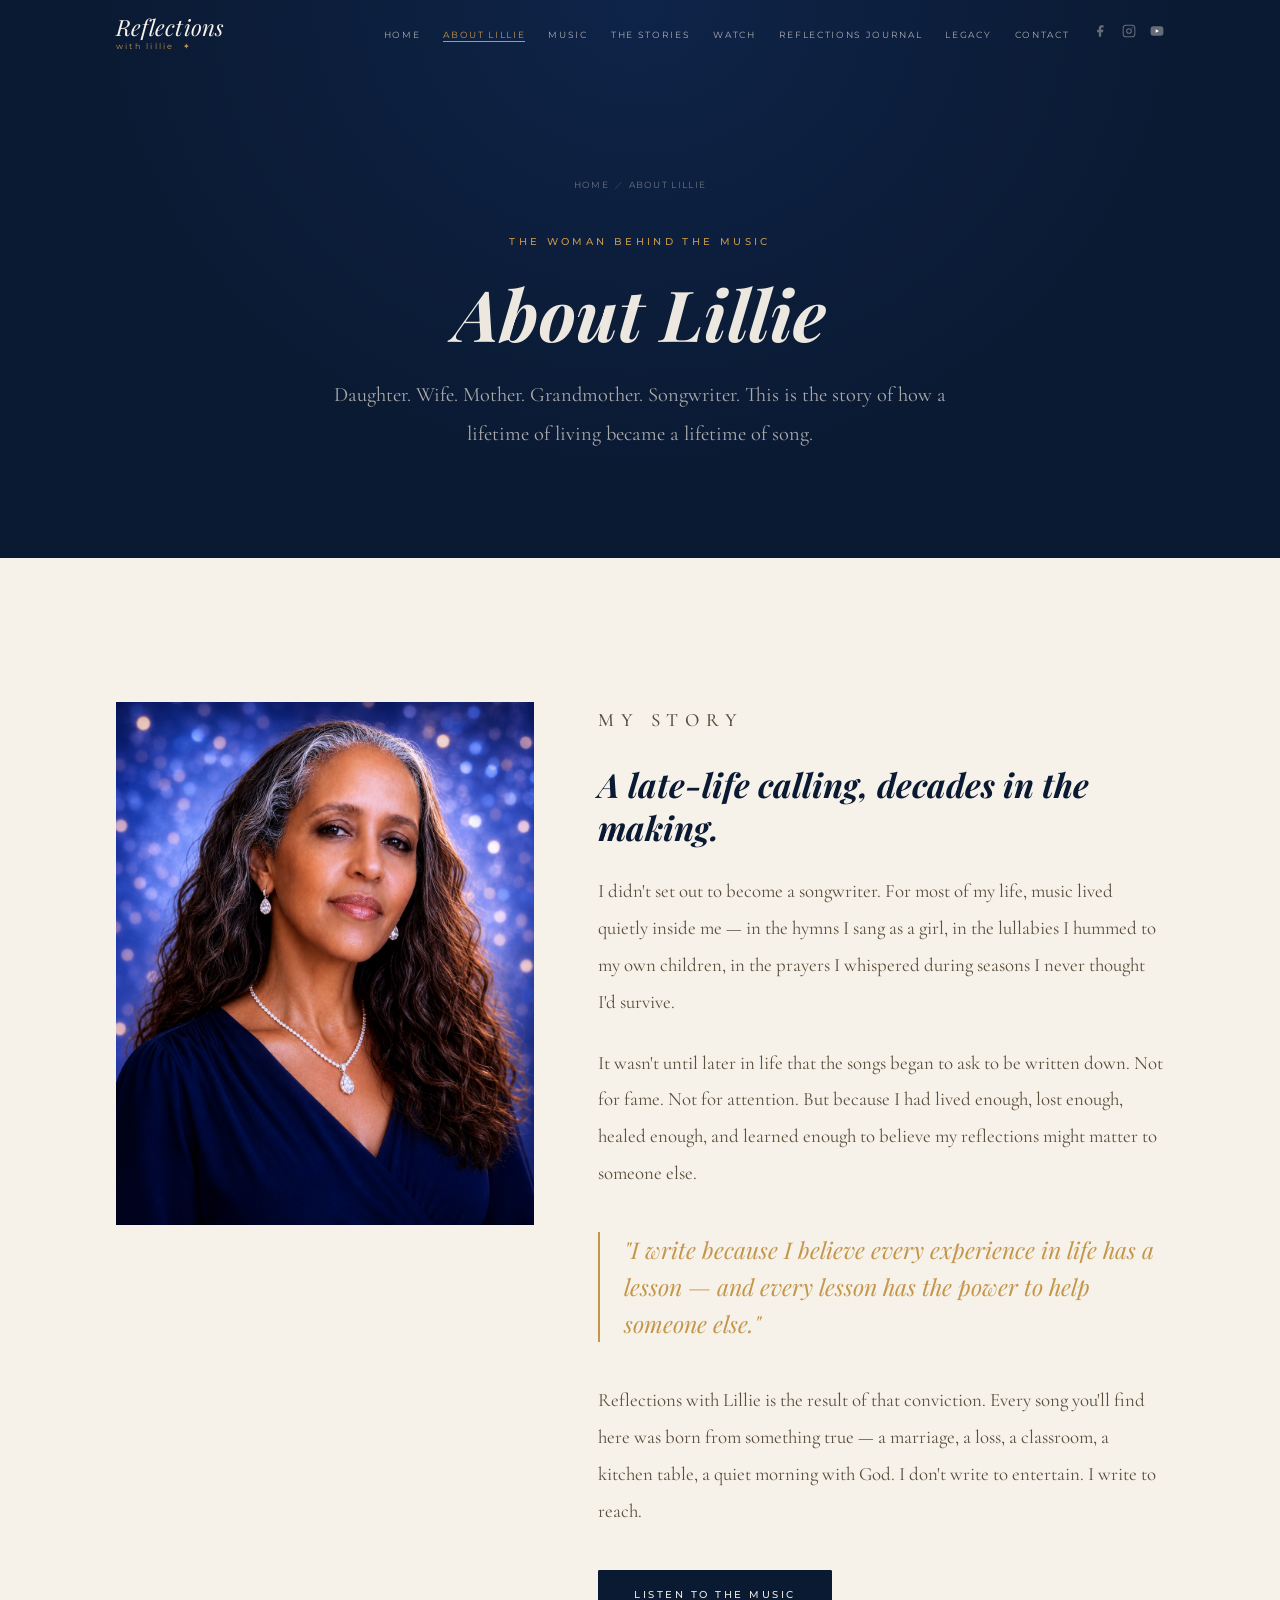
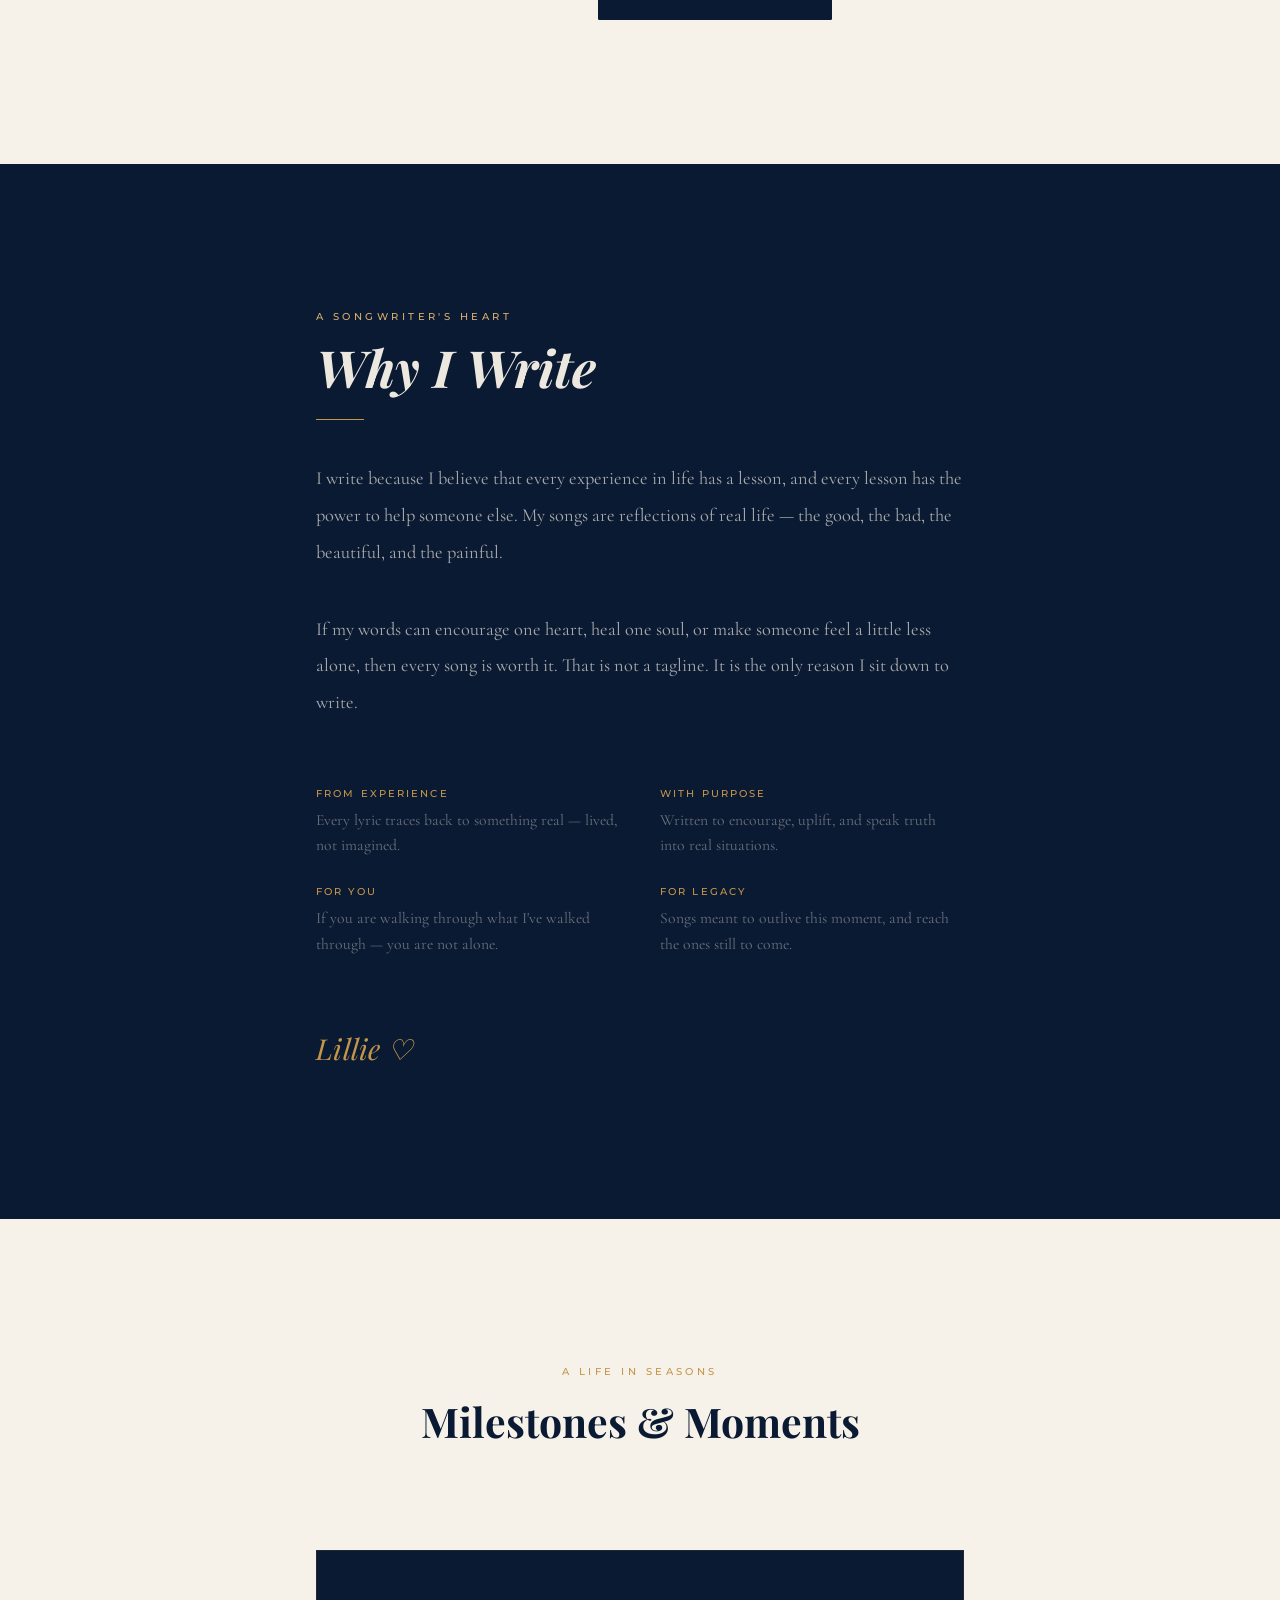
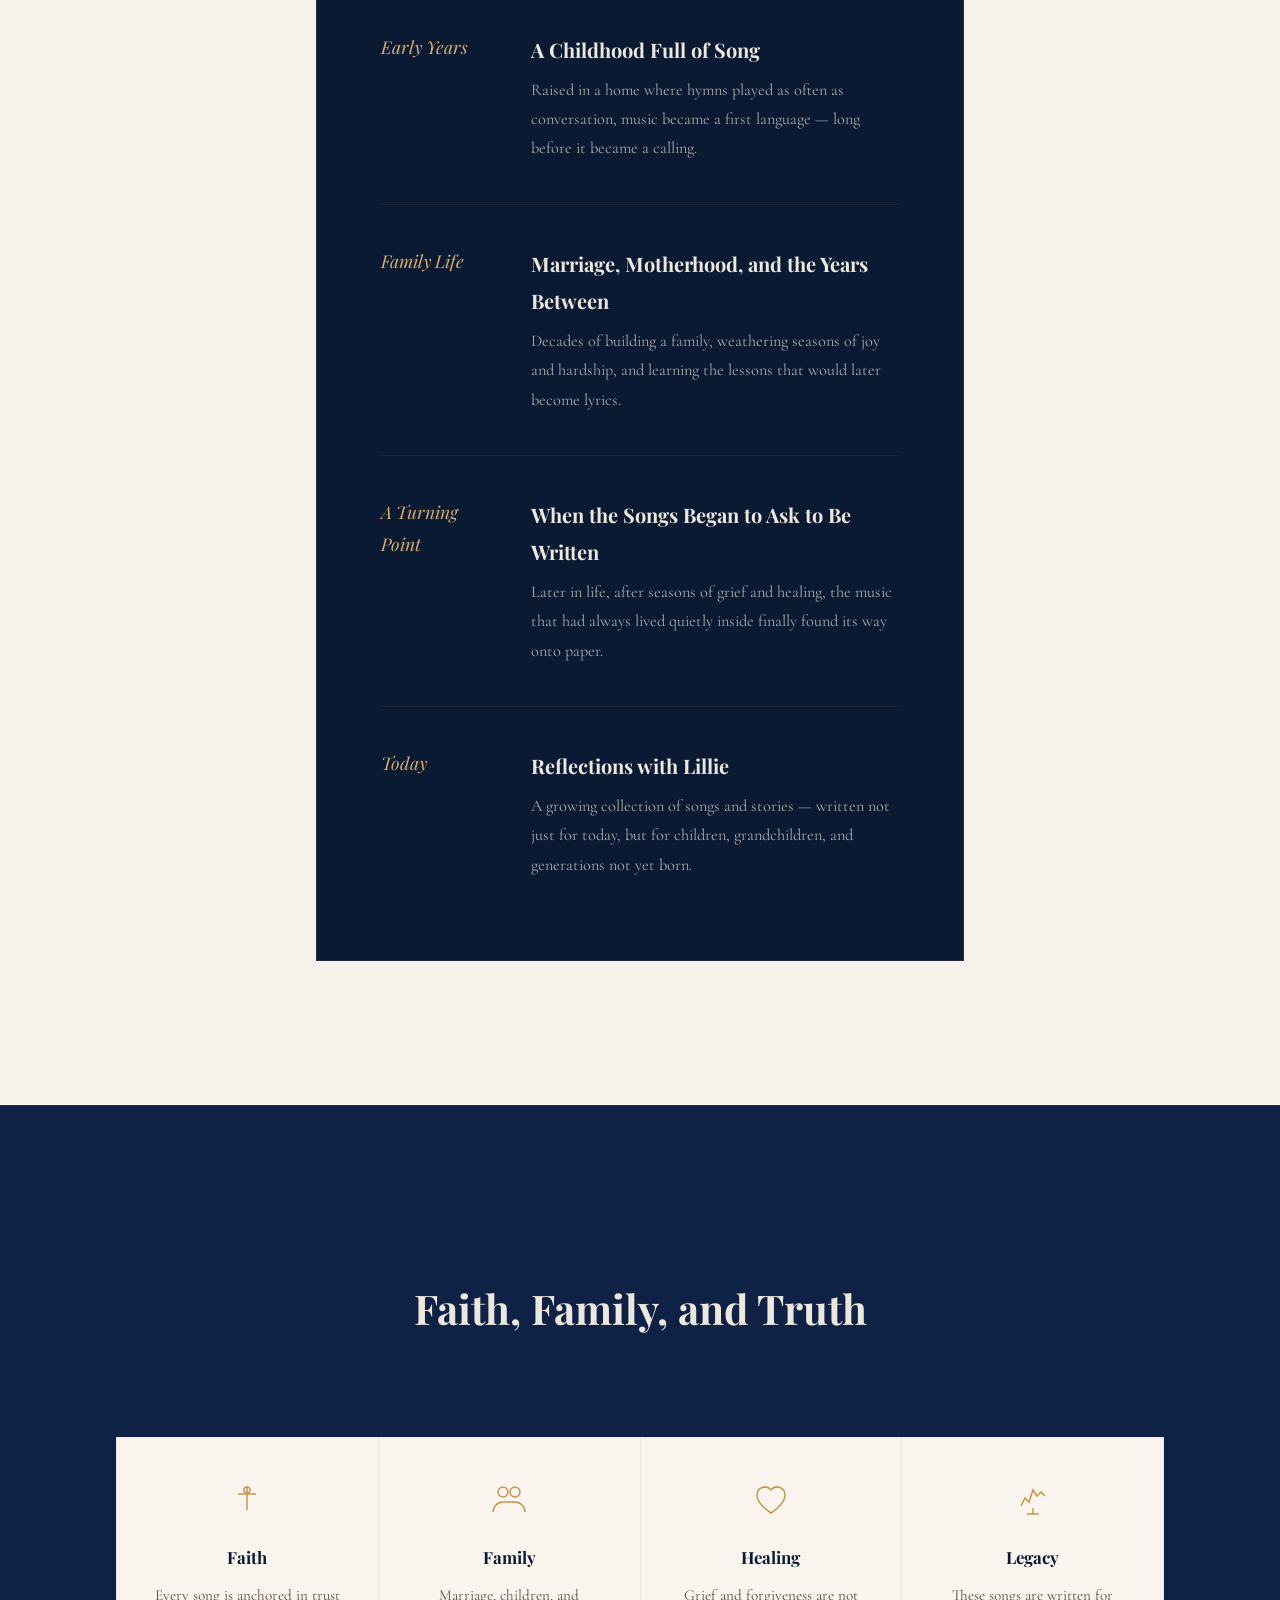
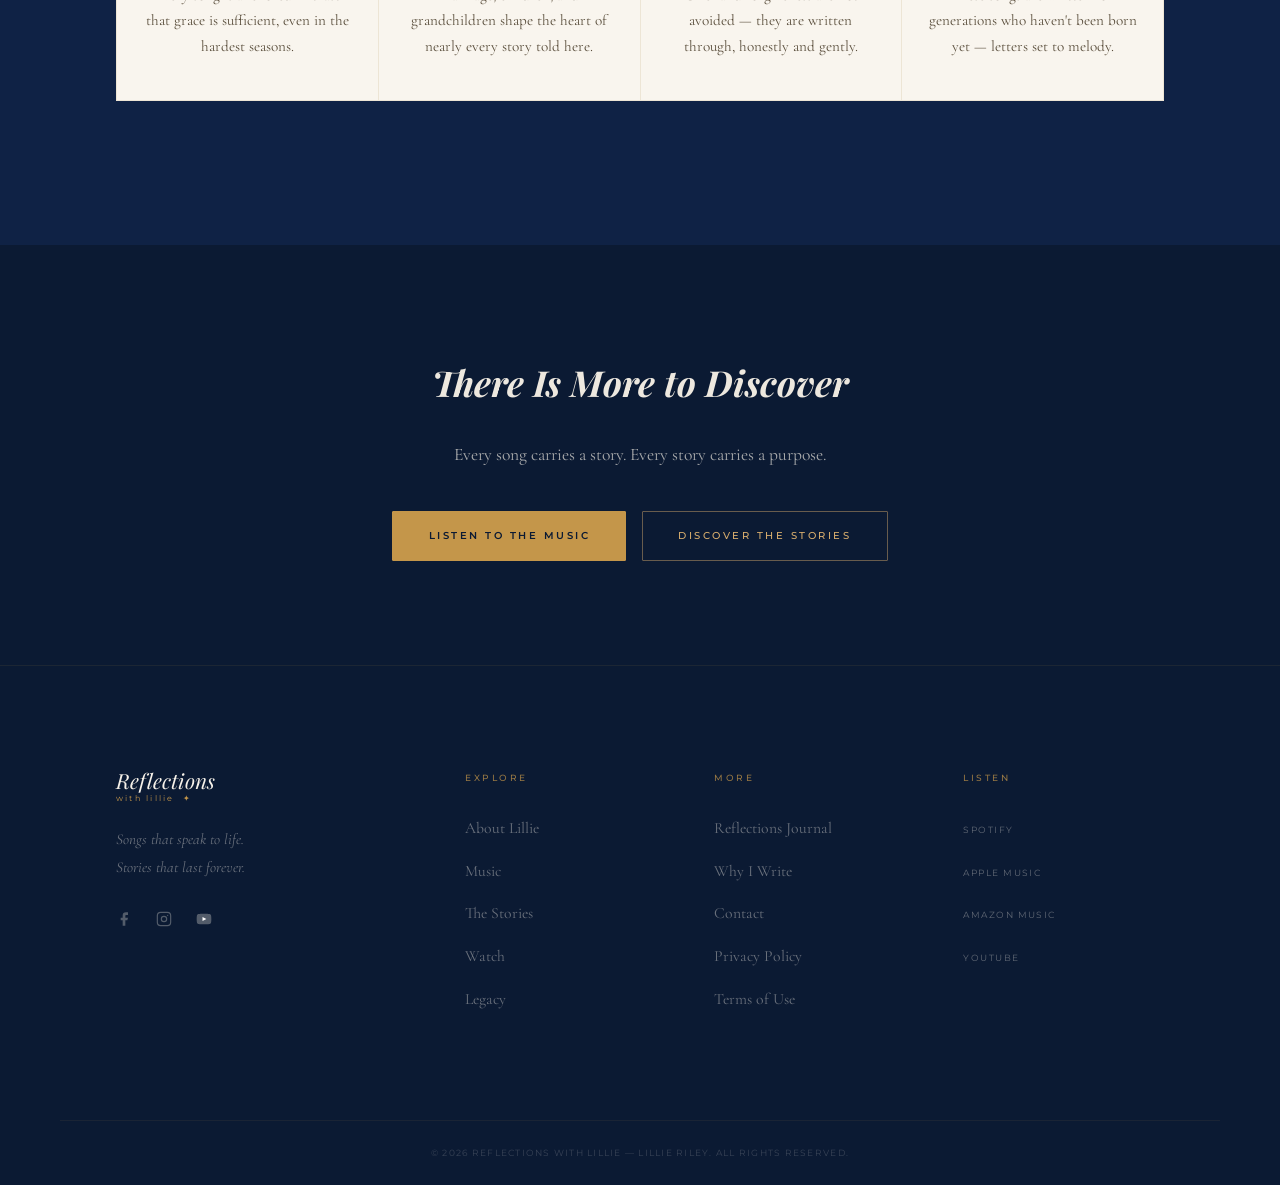
==== commit cc3210f8: "feat: complete Reflections with Lillie brand refresh" ====
--- a/about.html
+++ b/about.html
@@ -88,7 +88,7 @@
       <div class="container bio-grid">
         <div class="bio-portrait reveal" role="img" aria-label="Portrait of Lillie Riley">
           <!-- PLACEHOLDER: Place lillie-portrait.jpg in images/ folder -->
-          <img src="images/lillie-portrait.jpg" alt="Lillie Riley, songwriter and storyteller" onerror="this.closest('.bio-portrait').classList.add('img-fallback')" />
+          <img src="images/lillie-about.jpg" alt="Lillie Riley, songwriter and storyteller" onerror="this.closest('.bio-portrait').classList.add('img-fallback')" />
         </div>
 
         <div class="bio-prose">
